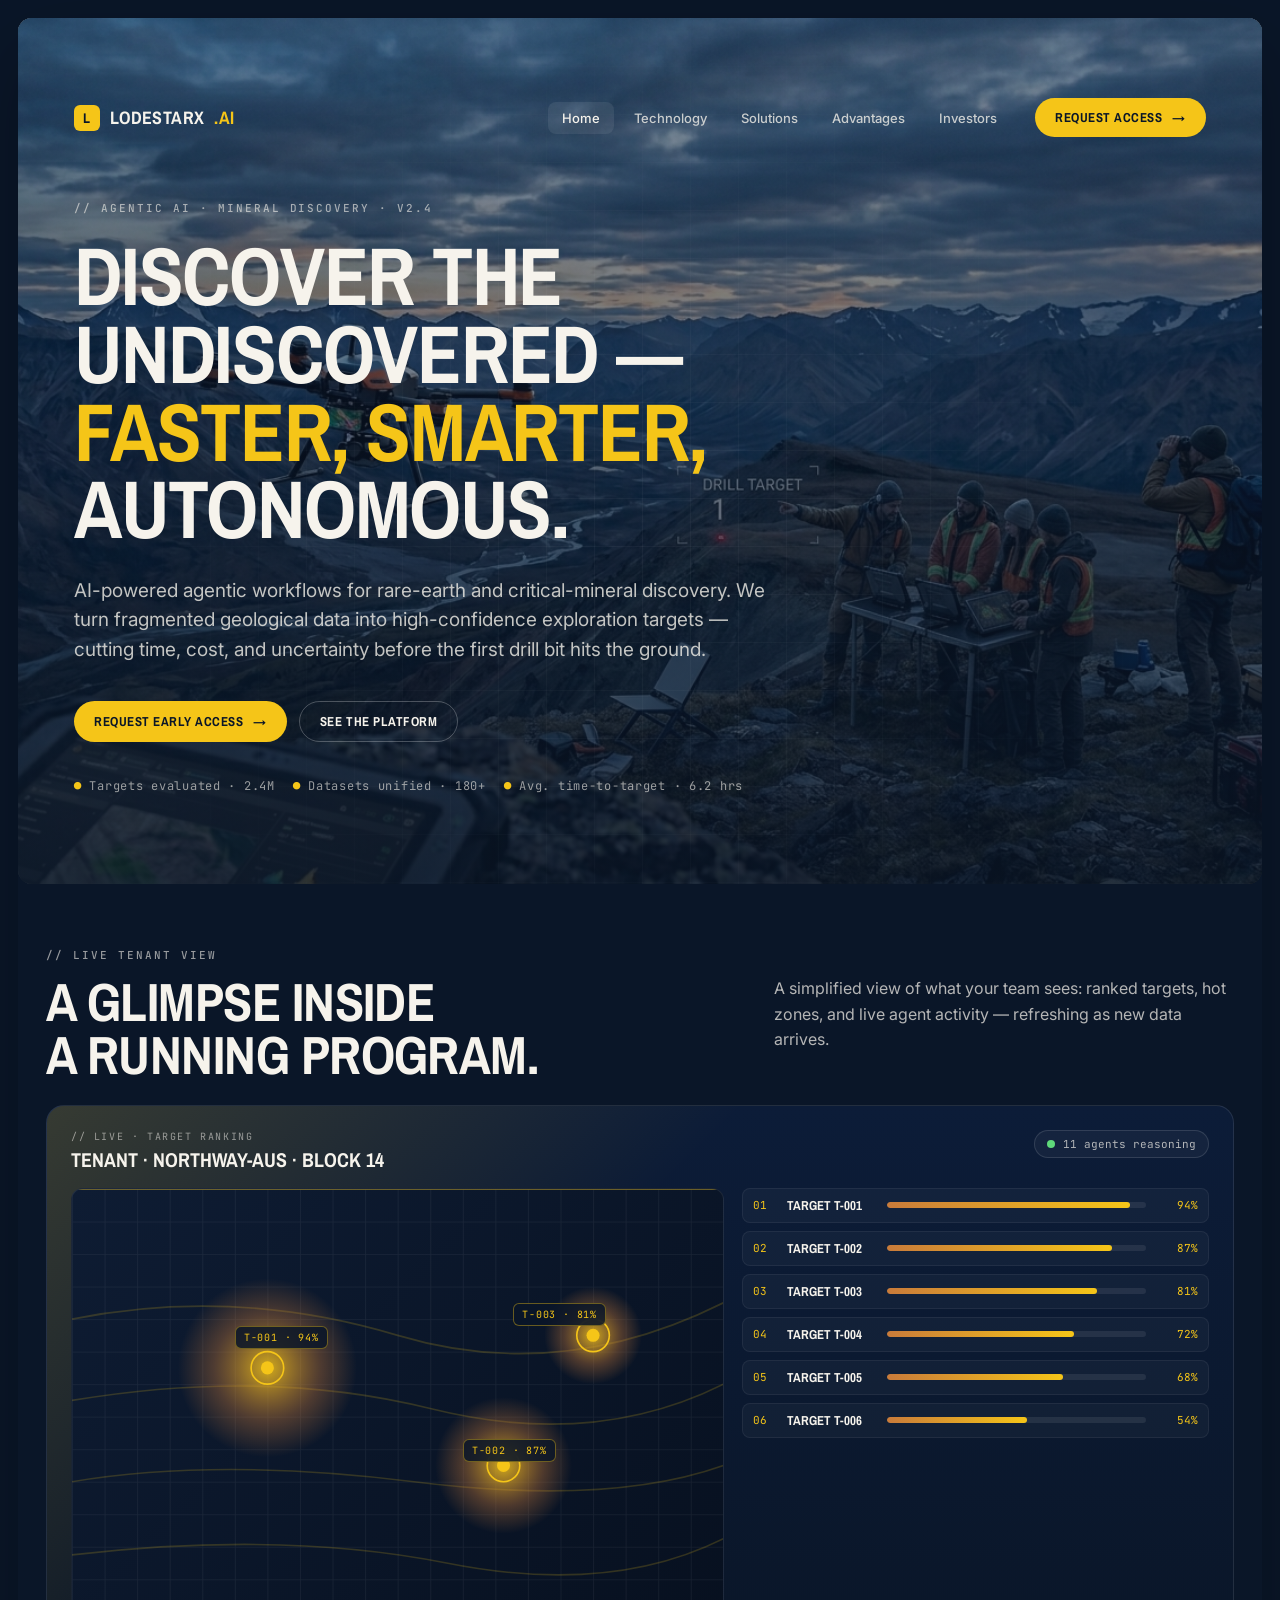
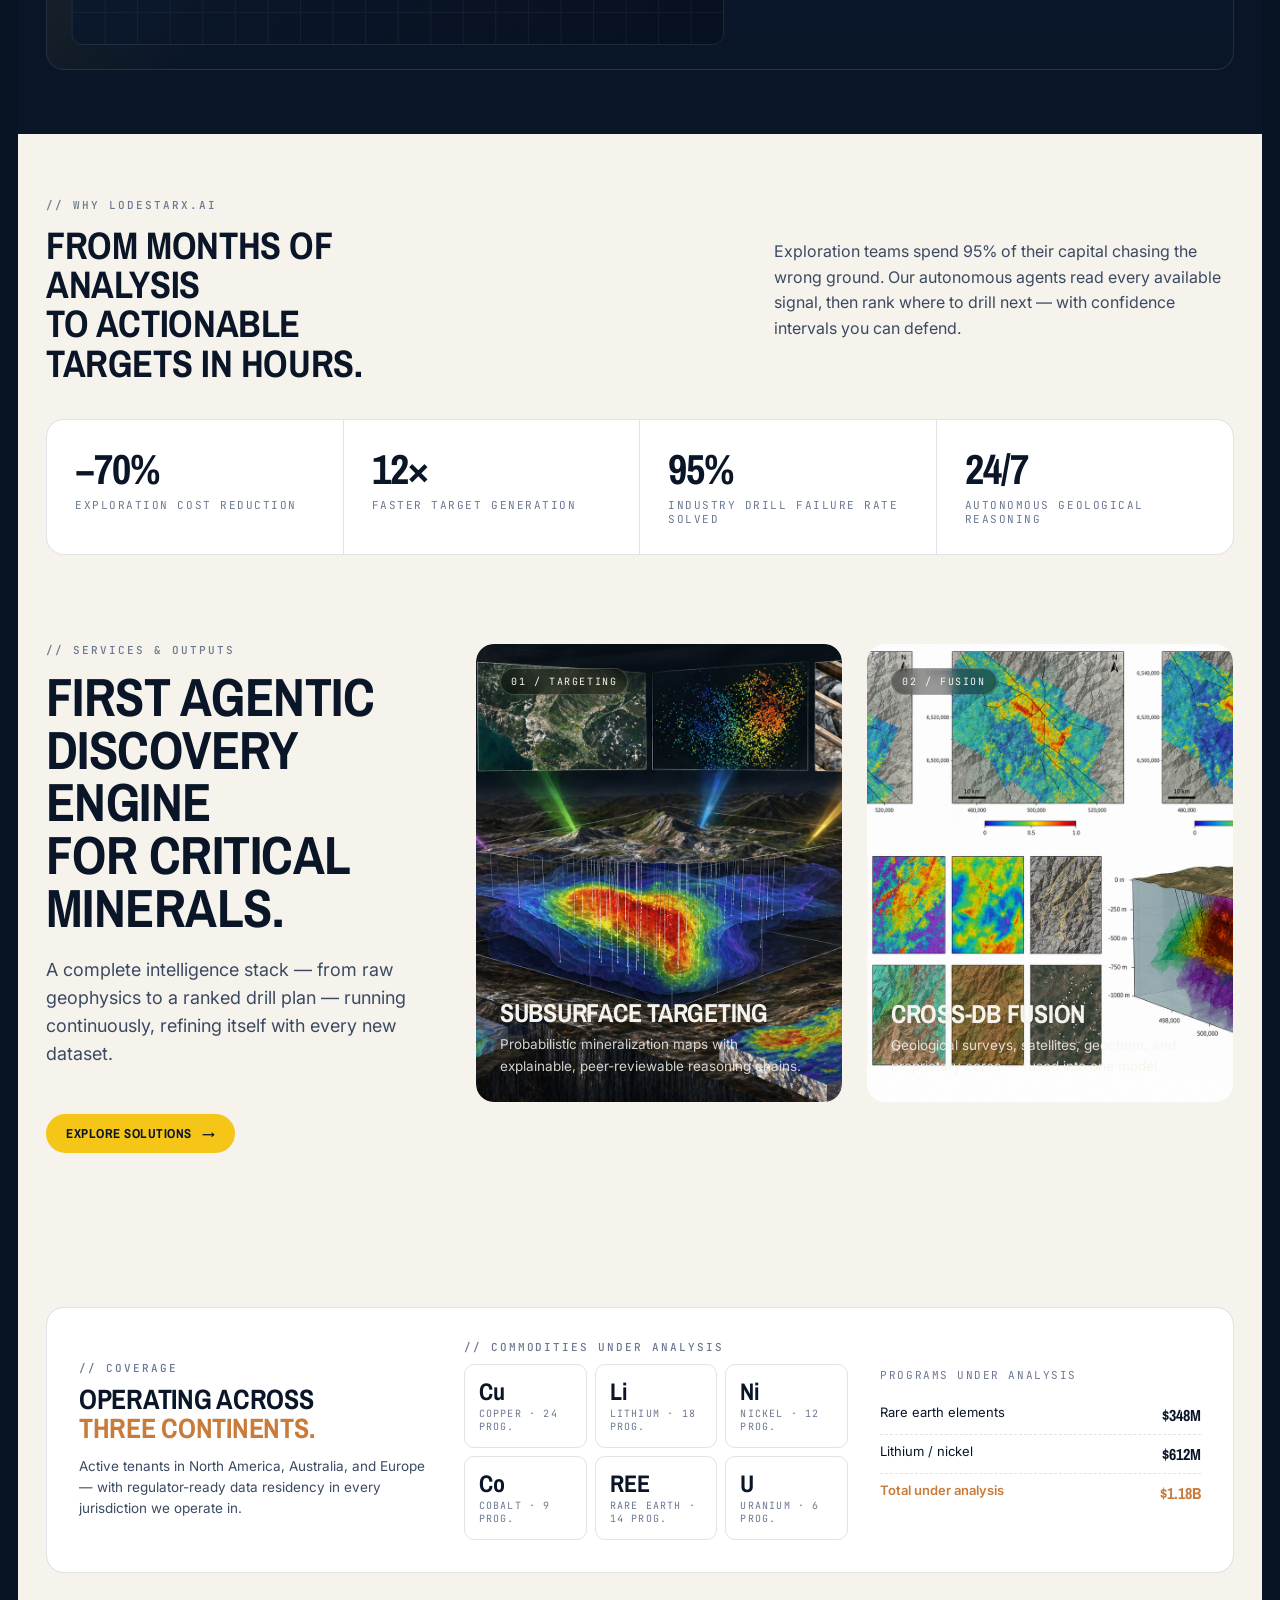
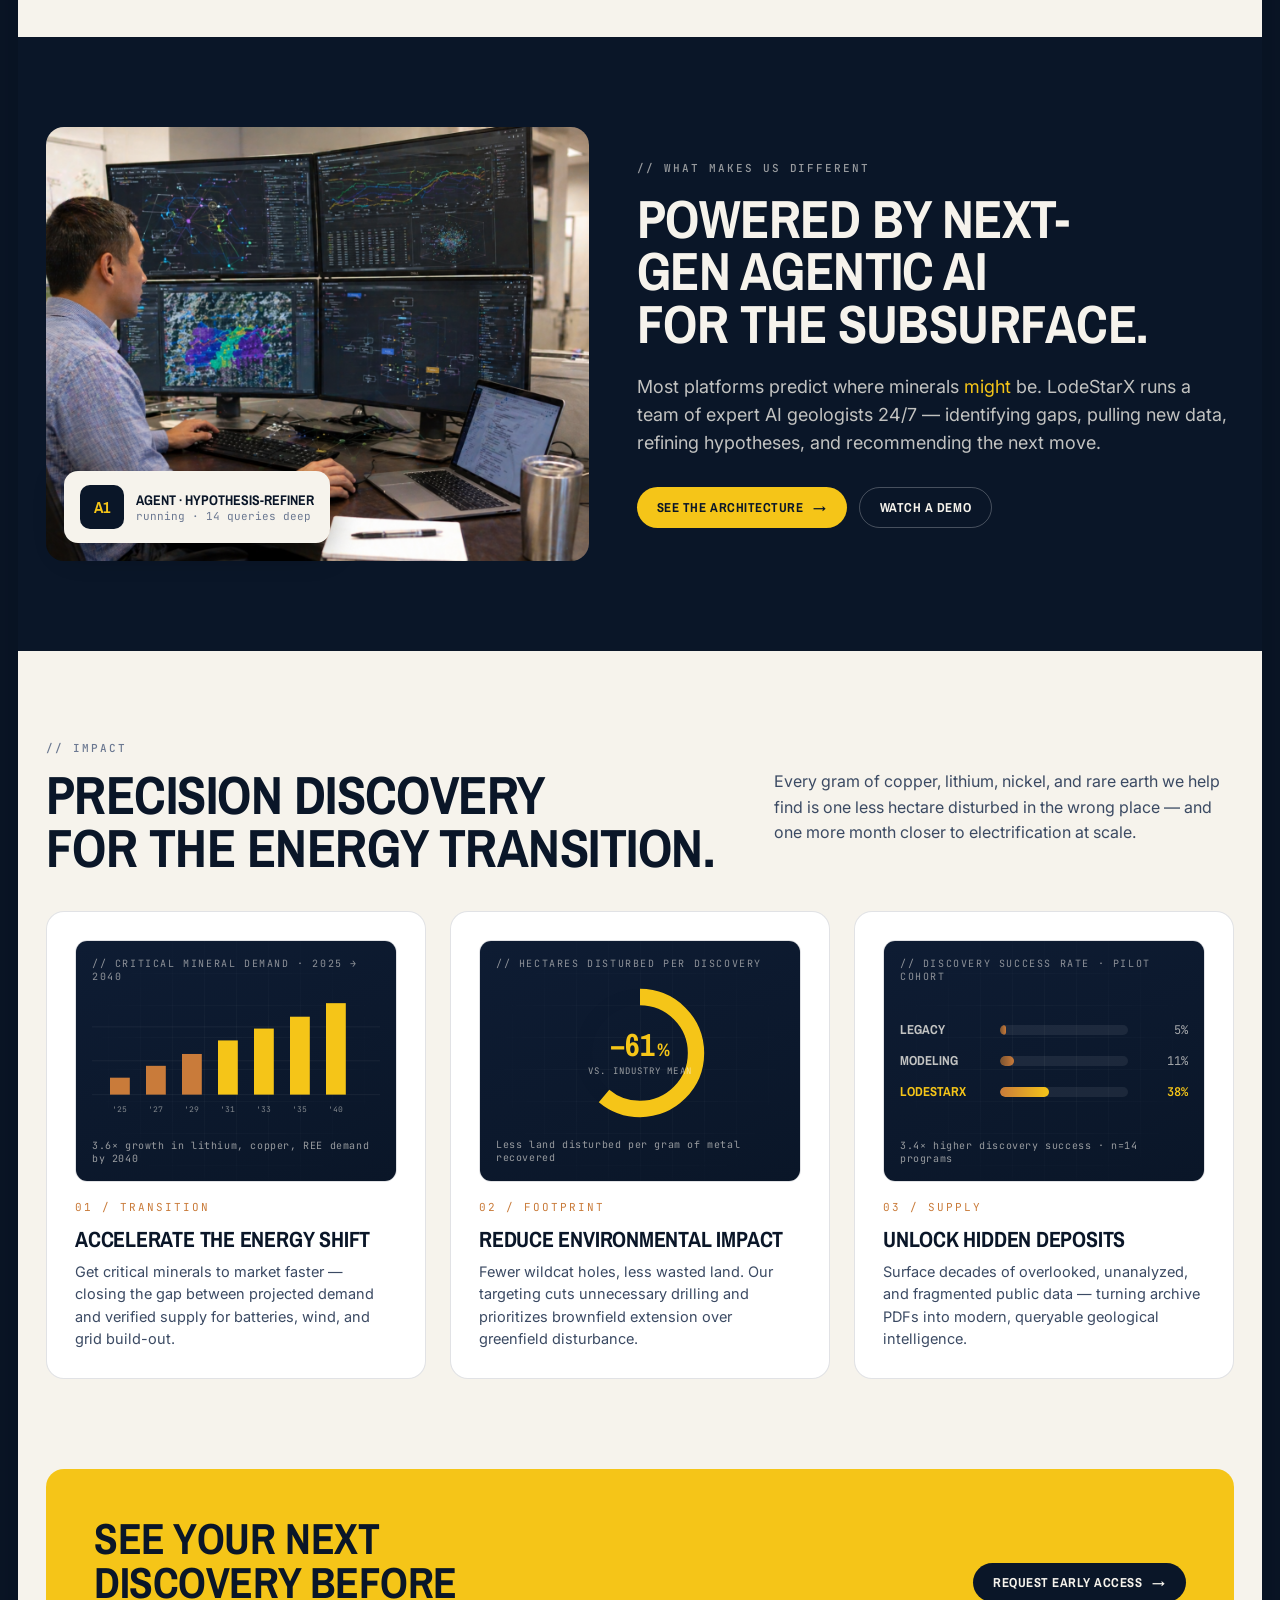
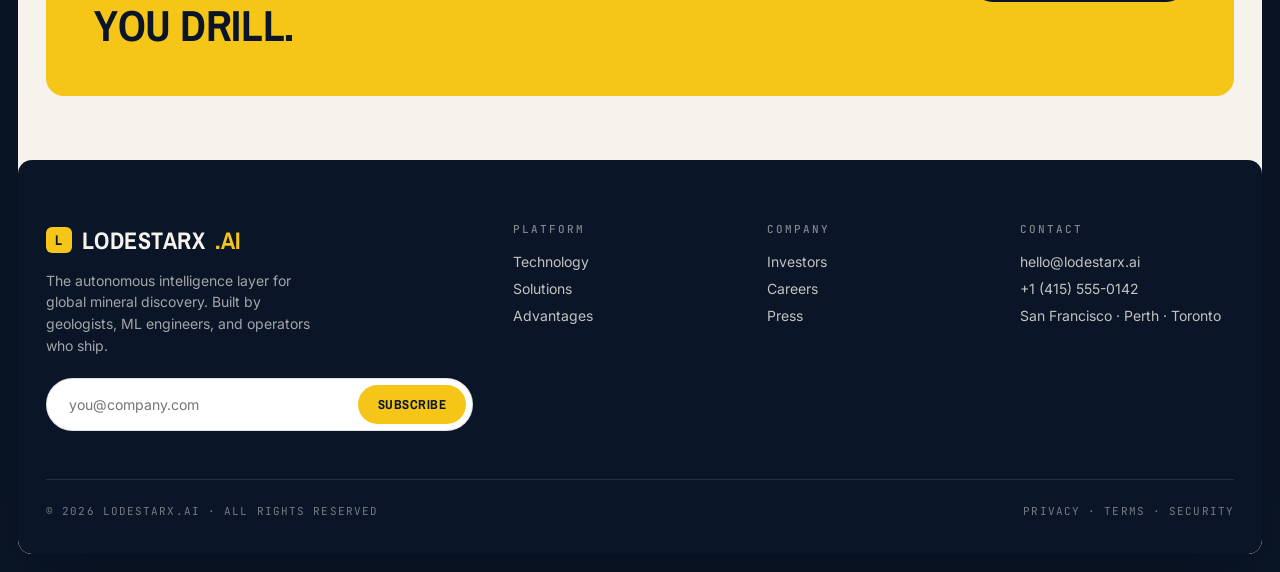
==== index.html @ 92e3c6bb "Initial commit: LodeStarX.ai landing page with hero image and feature cards" ====
<!doctype html>
<html lang="en">
<head>
<meta charset="utf-8" />
<meta name="viewport" content="width=device-width,initial-scale=1" />
<title>LodeStarX.ai — Discover the Undiscovered</title>
<style>
/* LodeStarX.ai — shared design system */

@import url('https://fonts.googleapis.com/css2?family=Archivo:wght@400;500;600;700;800;900&family=Archivo+Narrow:wght@500;600;700;800&family=Inter:wght@400;500;600;700&family=JetBrains+Mono:wght@400;500&display=swap');

:root{
  --navy:#0a1628;
  --navy-2:#0e1c33;
  --navy-3:#142547;
  --paper:#f6f3ec;
  --paper-2:#ece7d9;
  --ink:#0a1628;
  --ink-2:#3b4a63;
  --ink-3:#6b7891;
  --yellow:#f5c518;
  --yellow-2:#e9b400;
  --copper:#c97b3a;
  --copper-2:#a25e25;
  --line:rgba(255,255,255,0.10);
  --line-dark:rgba(10,22,40,0.12);
  --radius:18px;
}

*{box-sizing:border-box}
html,body{margin:0;padding:0}
body{
  font-family:'Inter',system-ui,sans-serif;
  background:var(--navy);
  color:var(--ink);
  -webkit-font-smoothing:antialiased;
  text-rendering:optimizeLegibility;
}
a{color:inherit;text-decoration:none}
img{max-width:100%;display:block}

/* ---------- Layout ---------- */
.shell{max-width:1280px;margin:0 auto;padding:0 28px}
.band{padding:90px 0}
.band-dark{background:var(--navy);color:var(--paper)}
.band-light{background:var(--paper);color:var(--ink)}
.band-tight{padding:64px 0}

/* outer page background — gives the navy "frame" look */
.page{
  background:var(--navy);
  padding:18px;
  min-height:100vh;
}
.page-inner{
  background:var(--paper);
  border-radius:14px;
  overflow:hidden;
  box-shadow:0 30px 80px rgba(0,0,0,0.25);
}

/* ---------- Type ---------- */
h1,h2,h3,h4{font-family:'Archivo Narrow','Archivo',sans-serif;margin:0;letter-spacing:-0.01em;line-height:1}
.display{
  font-family:'Archivo Narrow',sans-serif;
  font-weight:800;
  font-size:clamp(44px, 6.4vw, 92px);
  line-height:0.95;
  letter-spacing:-0.015em;
  text-transform:uppercase;
}
.display-md{
  font-family:'Archivo Narrow',sans-serif;
  font-weight:800;
  font-size:clamp(34px,4.2vw,58px);
  line-height:0.98;
  text-transform:uppercase;
  letter-spacing:-0.01em;
}
.h-section{
  font-family:'Archivo Narrow',sans-serif;
  font-weight:800;
  font-size:clamp(28px,3vw,42px);
  text-transform:uppercase;
  line-height:1.02;
}
.eyebrow{
  font-family:'JetBrains Mono',monospace;
  font-size:11px;
  letter-spacing:0.18em;
  text-transform:uppercase;
  font-weight:500;
  color:var(--ink-3);
}
.eyebrow-dark{color:rgba(246,243,236,0.6)}
.lead{font-size:18px;line-height:1.55;color:var(--ink-2);max-width:60ch}
.lead-dark{color:rgba(246,243,236,0.78)}
p{line-height:1.6}

/* ---------- Header / Nav ---------- */
.nav{
  display:flex;align-items:center;gap:24px;
  padding:18px 24px;
  background:var(--navy);
  color:var(--paper);
  border-radius:12px;
  margin:0 0 0 0;
}
.brand{
  display:flex;align-items:center;gap:10px;
  font-family:'Archivo Narrow',sans-serif;
  font-weight:800;
  letter-spacing:0.02em;
  font-size:18px;
  text-transform:uppercase;
  color:var(--paper);
}
.brand-mark{
  width:26px;height:26px;
  background:var(--yellow);
  display:grid;place-items:center;
  border-radius:6px;
  color:var(--navy);
  font-family:'Archivo Narrow',sans-serif;
  font-weight:900;
  font-size:14px;
}
.nav-links{
  display:flex;gap:6px;margin-left:auto;align-items:center;
  font-size:13px;
  font-weight:500;
}
.nav-links a{
  padding:8px 14px;border-radius:8px;
  color:rgba(246,243,236,0.78);
  transition:background .15s, color .15s;
}
.nav-links a:hover{background:rgba(255,255,255,0.06);color:var(--paper)}
.nav-links a.active{background:rgba(255,255,255,0.08);color:var(--paper)}

.btn{
  display:inline-flex;align-items:center;gap:10px;
  padding:11px 20px;
  border-radius:999px;
  font-family:'Archivo Narrow',sans-serif;
  font-weight:700;
  text-transform:uppercase;
  letter-spacing:0.04em;
  font-size:13px;
  transition:transform .15s, background .15s;
  cursor:pointer;border:none;
}
.btn-yellow{background:var(--yellow);color:var(--navy)}
.btn-yellow:hover{background:var(--yellow-2)}
.btn-outline{background:transparent;color:var(--paper);border:1px solid rgba(255,255,255,0.25)}
.btn-outline:hover{background:rgba(255,255,255,0.06)}
.btn-dark{background:var(--navy);color:var(--paper)}
.btn-dark:hover{background:var(--navy-3)}
.btn-arrow::after{
  content:"→";font-family:inherit;font-weight:600;
}

/* ---------- Hero ---------- */
.hero{
  position:relative;
  background:var(--navy);
  color:var(--paper);
  padding:0;
  overflow:hidden;
}
.hero-inner{
  position:relative;
  padding:80px 56px 90px;
  border-radius:0 0 14px 14px;
  overflow:hidden;
}
.hero-bg{
  position:absolute;inset:0;
  background:
    linear-gradient(to bottom, rgba(12, 28, 56, 0.4), rgba(10, 22, 40, 0.8)),
    url('Hero_image.png') center/cover no-repeat;
}
.hero-bg::after{
  content:"";position:absolute;inset:0;
  background-image:
    linear-gradient(rgba(255,255,255,0.04) 1px, transparent 1px),
    linear-gradient(90deg, rgba(255,255,255,0.04) 1px, transparent 1px);
  background-size:48px 48px;
  mask-image:radial-gradient(circle at 50% 60%, black, transparent 75%);
}
.hero-content{position:relative;max-width:920px}
.hero-meta{
  display:flex;gap:18px;flex-wrap:wrap;
  margin-top:36px;
  font-family:'JetBrains Mono',monospace;
  font-size:12px;
  color:rgba(246,243,236,0.6);
  letter-spacing:0.06em;
}
.hero-meta span::before{content:"●  ";color:var(--yellow)}

/* ---------- Cards ---------- */
.grid{display:grid;gap:24px}
.grid-2{grid-template-columns:repeat(2,1fr)}
.grid-3{grid-template-columns:repeat(3,1fr)}
.grid-4{grid-template-columns:repeat(4,1fr)}
@media(max-width:880px){
  .grid-2,.grid-3,.grid-4{grid-template-columns:1fr}
}

.card{
  background:white;
  border-radius:var(--radius);
  padding:28px;
  border:1px solid var(--line-dark);
}
.card-dark{
  background:var(--navy-2);
  border:1px solid var(--line);
  color:var(--paper);
}
.card-num{
  font-family:'JetBrains Mono',monospace;
  font-size:11px;letter-spacing:0.18em;
  color:var(--copper);
  margin-bottom:14px;
}
.card h3{
  font-family:'Archivo Narrow',sans-serif;
  font-weight:800;
  font-size:22px;
  text-transform:uppercase;
  margin-bottom:10px;
  line-height:1.05;
}
.card p{margin:0;color:var(--ink-2);font-size:14.5px;line-height:1.55}
.card-dark p{color:rgba(246,243,236,0.72)}

/* image-style hero feature card */
.feature-card{
  position:relative;
  border-radius:var(--radius);
  overflow:hidden;
  aspect-ratio:4/5;
  display:flex;flex-direction:column;justify-content:flex-end;
  padding:24px;
  color:var(--paper);
  border:1px solid var(--line);
  isolation:isolate;
}
.feature-card .ph{position:absolute;inset:0;z-index:-1}
.feature-card h3{
  font-family:'Archivo Narrow',sans-serif;font-weight:800;
  font-size:26px;text-transform:uppercase;line-height:1;margin:0 0 8px;
}
.feature-card p{margin:0;font-size:13.5px;color:rgba(246,243,236,0.85)}
.feature-card .pill{
  align-self:flex-start;
  font-family:'JetBrains Mono',monospace;
  font-size:10px;letter-spacing:0.16em;text-transform:uppercase;
  background:rgba(0,0,0,0.4);backdrop-filter:blur(6px);
  border:1px solid rgba(255,255,255,0.18);
  color:var(--paper);
  padding:6px 10px;border-radius:999px;
  margin-bottom:auto;
}

/* ---------- Striped placeholder imagery ---------- */
.ph{
  position:relative;
  background:
    repeating-linear-gradient(45deg, rgba(255,255,255,0.05) 0 14px, rgba(255,255,255,0.10) 14px 28px),
    linear-gradient(135deg, var(--navy-3), var(--navy));
  display:flex;align-items:center;justify-content:center;
  color:rgba(246,243,236,0.75);
  font-family:'JetBrains Mono',monospace;
  font-size:11px;letter-spacing:0.12em;
  text-transform:uppercase;
}
.ph-copper{
  background:
    repeating-linear-gradient(45deg, rgba(255,255,255,0.06) 0 14px, rgba(255,255,255,0.12) 14px 28px),
    linear-gradient(135deg, #b56a2c, #7a3f12);
  color:rgba(255,240,225,0.9);
}
.ph-yellow{
  background:
    repeating-linear-gradient(45deg, rgba(0,0,0,0.06) 0 14px, rgba(0,0,0,0.12) 14px 28px),
    linear-gradient(135deg, #f5c518, #d99e00);
  color:#3a2a00;
}
.ph-paper{
  background:
    repeating-linear-gradient(45deg, rgba(10,22,40,0.05) 0 14px, rgba(10,22,40,0.09) 14px 28px),
    linear-gradient(135deg, #ece7d9, #d9d2bf);
  color:var(--ink-2);
}
.ph-label{
  position:absolute;top:12px;left:12px;
  font-family:'JetBrains Mono',monospace;
  font-size:10px;letter-spacing:0.16em;text-transform:uppercase;
  background:rgba(0,0,0,0.35);
  padding:5px 9px;border-radius:6px;
  color:rgba(255,255,255,0.85);
  border:1px solid rgba(255,255,255,0.12);
}
.ph-paper .ph-label{
  background:rgba(10,22,40,0.08);color:var(--ink-2);border:1px solid rgba(10,22,40,0.1);
}
.ph-yellow .ph-label{
  background:rgba(0,0,0,0.18);color:#3a2a00;border:1px solid rgba(0,0,0,0.18);
}

/* ---------- Stats strip ---------- */
.stats{
  display:grid;grid-template-columns:repeat(4,1fr);
  gap:0;
  border:1px solid var(--line-dark);
  border-radius:var(--radius);
  background:white;overflow:hidden;
}
.stats > div{
  padding:28px;
  border-right:1px solid var(--line-dark);
}
.stats > div:last-child{border-right:none}
.stat-num{
  font-family:'Archivo Narrow',sans-serif;
  font-weight:800;
  font-size:42px;
  letter-spacing:-0.02em;
  line-height:1;
  margin-bottom:8px;
}
.stat-label{
  font-family:'JetBrains Mono',monospace;
  font-size:11px;
  letter-spacing:0.14em;
  text-transform:uppercase;
  color:var(--ink-3);
}
@media(max-width:880px){
  .stats{grid-template-columns:repeat(2,1fr)}
  .stats > div:nth-child(2){border-right:none}
  .stats > div:nth-child(1),.stats > div:nth-child(2){border-bottom:1px solid var(--line-dark)}
}

/* ---------- Footer ---------- */
.footer{
  background:var(--navy);
  color:var(--paper);
  padding:64px 0 36px;
  border-radius:14px;
  margin-top:0;
}
.footer-grid{
  display:grid;grid-template-columns:2fr 1fr 1fr 1fr;
  gap:40px;
  padding-bottom:48px;
  border-bottom:1px solid var(--line);
}
@media(max-width:880px){.footer-grid{grid-template-columns:1fr 1fr}}
.footer h4{
  font-family:'JetBrains Mono',monospace;
  font-size:11px;letter-spacing:0.18em;
  text-transform:uppercase;
  color:rgba(246,243,236,0.5);
  font-weight:500;
  margin-bottom:18px;
}
.footer ul{list-style:none;padding:0;margin:0}
.footer li{margin-bottom:10px;font-size:14px;color:rgba(246,243,236,0.78)}
.footer li a:hover{color:var(--yellow)}
.footer-brand .brand{font-size:24px}
.footer-brand p{
  color:rgba(246,243,236,0.65);
  font-size:14px;line-height:1.55;max-width:32ch;margin-top:14px;
}
.footer-bottom{
  display:flex;justify-content:space-between;align-items:center;
  padding-top:24px;
  font-family:'JetBrains Mono',monospace;
  font-size:11px;letter-spacing:0.1em;text-transform:uppercase;
  color:rgba(246,243,236,0.45);
}

/* ---------- CTA strip ---------- */
.cta-strip{
  background:var(--yellow);
  color:var(--navy);
  border-radius:var(--radius);
  padding:48px;
  display:flex;align-items:center;justify-content:space-between;gap:32px;
}
.cta-strip h3{
  font-family:'Archivo Narrow',sans-serif;font-weight:800;
  font-size:clamp(28px,3.4vw,46px);
  text-transform:uppercase;line-height:1;letter-spacing:-0.01em;
  max-width:22ch;
}
.cta-strip .btn{background:var(--navy);color:var(--paper)}
.cta-strip .btn:hover{background:var(--navy-3)}
@media(max-width:880px){.cta-strip{flex-direction:column;align-items:flex-start}}

/* ---------- Detail bits ---------- */
.kicker-row{
  display:flex;align-items:center;justify-content:space-between;
  margin-bottom:36px;gap:24px;flex-wrap:wrap;
}
.kicker-row .h-section{max-width:18ch}
.kicker-row p{max-width:46ch;margin:0;color:var(--ink-2)}

.list-clean{list-style:none;padding:0;margin:14px 0 0}
.list-clean li{
  padding:12px 0;border-top:1px solid var(--line-dark);
  display:flex;gap:14px;align-items:flex-start;
  font-size:15px;
}
.card-dark .list-clean li{border-top:1px solid var(--line)}
.list-clean li::before{
  content:"";flex:0 0 8px;height:8px;margin-top:8px;
  background:var(--yellow);border-radius:2px;
}

.tag{
  display:inline-block;
  font-family:'JetBrains Mono',monospace;
  font-size:10px;letter-spacing:0.14em;text-transform:uppercase;
  padding:5px 9px;border-radius:6px;
  background:rgba(10,22,40,0.06);color:var(--ink-2);
}
.card-dark .tag{background:rgba(255,255,255,0.08);color:var(--paper)}

/* numbered architecture rows */
.arch-row{
  display:grid;grid-template-columns:120px 1fr 1.2fr;
  gap:32px;align-items:start;
  padding:36px 0;border-top:1px solid var(--line);
}
.arch-row:last-child{border-bottom:1px solid var(--line)}
.arch-num{
  font-family:'Archivo Narrow',sans-serif;
  font-weight:800;font-size:64px;line-height:1;
  color:var(--yellow);
}
.arch-row h3{
  font-family:'Archivo Narrow',sans-serif;font-weight:800;
  font-size:28px;text-transform:uppercase;line-height:1;
  margin:0 0 10px;
}
.arch-row p{color:rgba(246,243,236,0.72);margin:0;font-size:15px}
.arch-bullets{display:grid;grid-template-columns:1fr 1fr;gap:8px 24px;margin-top:18px}
.arch-bullets span{
  font-family:'JetBrains Mono',monospace;font-size:12px;
  color:rgba(246,243,236,0.85);letter-spacing:0.04em;
  padding:8px 0;border-top:1px dashed rgba(255,255,255,0.12);
}
@media(max-width:880px){
  .arch-row{grid-template-columns:1fr}
  .arch-bullets{grid-template-columns:1fr}
}

/* big quote / pull */
.pull{
  font-family:'Archivo Narrow',sans-serif;
  font-weight:700;
  font-size:clamp(28px,3.2vw,44px);
  text-transform:uppercase;
  line-height:1.05;
  letter-spacing:-0.01em;
  max-width:24ch;
}
.pull em{font-style:normal;color:var(--yellow)}

/* signup row */
.signup{
  display:flex;gap:12px;background:white;border-radius:999px;padding:6px;
  border:1px solid var(--line-dark);max-width:520px;
}
.signup input{
  flex:1;border:none;outline:none;
  padding:10px 16px;font-family:inherit;font-size:14px;background:transparent;
}

/* logo bar */
.logo-bar{
  display:flex;justify-content:space-between;align-items:center;gap:24px;
  padding:28px 0;border-top:1px solid var(--line-dark);border-bottom:1px solid var(--line-dark);
  flex-wrap:wrap;
}
.logo-bar span{
  font-family:'Archivo Narrow',sans-serif;
  font-weight:700;text-transform:uppercase;letter-spacing:0.04em;
  font-size:15px;color:var(--ink-3);
}

/* table-style data rows */
.row-table{border-top:1px solid var(--line-dark)}
.row-table .row{
  display:grid;grid-template-columns:80px 1.2fr 2fr 100px;
  gap:24px;padding:24px 0;border-bottom:1px solid var(--line-dark);
  align-items:center;
}
.row-table .row .idx{
  font-family:'JetBrains Mono',monospace;font-size:12px;color:var(--ink-3);
}
.row-table .row h4{
  font-family:'Archivo Narrow',sans-serif;font-weight:800;
  font-size:20px;text-transform:uppercase;line-height:1.05;margin:0;
}
.row-table .row p{margin:0;color:var(--ink-2);font-size:14px;line-height:1.5}
.row-table .row .meta{
  font-family:'JetBrains Mono',monospace;font-size:11px;
  color:var(--copper);letter-spacing:0.1em;text-transform:uppercase;text-align:right;
}
@media(max-width:880px){
  .row-table .row{grid-template-columns:1fr;gap:6px}
  .row-table .row .meta{text-align:left}
}

/* LodeStarX.ai — animations + dashboards CSS */

/* ===== Reveal on scroll ===== */
.reveal{
  opacity:0;
  transform:translateY(18px);
  transition:opacity .8s ease, transform .8s cubic-bezier(.2,.7,.2,1);
  transition-delay:var(--rd, 0ms);
  will-change:opacity, transform;
}
.reveal.in-view{opacity:1;transform:none}
@media (prefers-reduced-motion: reduce){
  .reveal{opacity:1;transform:none;transition:none}
  .db-scan, .db-ring, .db-hot, .db-dot, .agent-status::before, .spark-line{animation:none !important}
}

/* hero subtle entrance */
.hero-content > *{animation:heroIn .9s ease both}
.hero-content > *:nth-child(2){animation-delay:.08s}
.hero-content > *:nth-child(3){animation-delay:.16s}
.hero-content > *:nth-child(4){animation-delay:.24s}
.hero-content > *:nth-child(5){animation-delay:.32s}
@keyframes heroIn{from{opacity:0;transform:translateY(14px)}to{opacity:1;transform:none}}

/* button hover lift */
.btn{transition:transform .18s ease, background .15s, box-shadow .2s}
.btn:hover{transform:translateY(-1px);box-shadow:0 6px 20px rgba(0,0,0,0.18)}

/* card hover */
.card{transition:transform .25s ease, box-shadow .25s ease, border-color .2s}
.card:hover{transform:translateY(-3px);box-shadow:0 14px 40px rgba(10,22,40,0.12)}
.card-dark:hover{box-shadow:0 14px 40px rgba(0,0,0,0.4)}

/* nav hover micro */
.nav-links a{position:relative}
.nav-links a:not(.active)::after{
  content:"";position:absolute;left:14px;right:14px;bottom:4px;height:2px;
  background:var(--yellow);transform:scaleX(0);transform-origin:left;transition:transform .25s ease;
}
.nav-links a:hover::after{transform:scaleX(1)}

/* hero grid drift */
.hero-bg::after{animation:gridDrift 28s linear infinite}
@keyframes gridDrift{
  from{background-position:0 0, 0 0}
  to{background-position:96px 96px, 96px 96px}
}

/* ===== Dashboard shell ===== */
.dashboard{
  background:linear-gradient(180deg, #0c1c38 0%, #0a1628 100%);
  border:1px solid rgba(255,255,255,0.10);
  border-radius:var(--radius);
  padding:24px;
  color:var(--paper);
  position:relative;
  overflow:hidden;
}
.dashboard::before{
  content:"";position:absolute;inset:-1px;border-radius:var(--radius);
  background:linear-gradient(135deg, rgba(245,197,24,0.18), transparent 40%);
  pointer-events:none;
}
.db-head{
  display:flex;justify-content:space-between;align-items:flex-start;
  margin-bottom:18px;gap:16px;flex-wrap:wrap;position:relative;
}
.db-eyebrow{
  font-family:'JetBrains Mono',monospace;font-size:10px;
  letter-spacing:0.16em;color:rgba(246,243,236,0.55);margin-bottom:6px;
}
.db-title{
  font-family:'Archivo Narrow',sans-serif;font-weight:800;
  font-size:20px;text-transform:uppercase;line-height:1.05;
}
.db-pulse{
  display:inline-flex;align-items:center;gap:8px;
  font-family:'JetBrains Mono',monospace;font-size:11px;
  color:rgba(246,243,236,0.7);
  padding:6px 12px;border:1px solid rgba(255,255,255,0.12);border-radius:999px;
  background:rgba(255,255,255,0.04);
}
.db-dot{
  width:8px;height:8px;border-radius:50%;background:#5fd97a;
  box-shadow:0 0 0 0 rgba(95,217,122,0.7);
  animation:pulseDot 1.6s ease-out infinite;
}
@keyframes pulseDot{
  0%{box-shadow:0 0 0 0 rgba(95,217,122,0.5)}
  70%{box-shadow:0 0 0 10px rgba(95,217,122,0)}
  100%{box-shadow:0 0 0 0 rgba(95,217,122,0)}
}

/* ===== Target dashboard ===== */
.db-grid{display:grid;grid-template-columns:1.4fr 1fr;gap:18px}
@media(max-width:880px){.db-grid{grid-template-columns:1fr}}
.db-map{
  position:relative;border-radius:12px;overflow:hidden;
  background:linear-gradient(135deg, #0e1c33, #07101f);
  border:1px solid rgba(255,255,255,0.08);
  aspect-ratio:10/7;
}
.db-svg{width:100%;height:100%;display:block}
.db-hot{animation:hotPulse 3.4s ease-in-out infinite}
.db-hot-2{animation-delay:.8s}
.db-hot-3{animation-delay:1.6s}
@keyframes hotPulse{0%,100%{opacity:.6}50%{opacity:1}}
.db-ring{animation:ringExpand 2.2s ease-out infinite;transform-origin:center;transform-box:fill-box}
.db-ring-2{animation-delay:.5s}
.db-ring-3{animation-delay:1s}
@keyframes ringExpand{
  0%{r:6;opacity:1;stroke-width:2}
  100%{r:24;opacity:0;stroke-width:0.5}
}
.db-scan{
  animation:scan 4s linear infinite;
}
@keyframes scan{0%{transform:translateY(0)}100%{transform:translateY(280px)}}
.db-tag{
  position:absolute;background:rgba(10,22,40,0.85);backdrop-filter:blur(6px);
  border:1px solid rgba(245,197,24,0.4);color:var(--yellow);
  font-family:'JetBrains Mono',monospace;font-size:10px;letter-spacing:0.08em;
  padding:4px 8px;border-radius:6px;
}
.db-tag-1{top:30%;left:25%}
.db-tag-2{top:55%;left:60%}
.db-tag-3{top:25%;right:18%}
.db-list{display:flex;flex-direction:column;gap:8px}
.db-row{
  display:grid;grid-template-columns:24px 90px 1fr 42px;
  align-items:center;gap:10px;
  padding:8px 10px;border-radius:8px;
  background:rgba(255,255,255,0.03);
  border:1px solid rgba(255,255,255,0.06);
  font-size:12px;
}
.db-rank{font-family:'JetBrains Mono',monospace;color:var(--yellow);font-size:11px}
.db-name{font-family:'Archivo Narrow',sans-serif;font-weight:700;text-transform:uppercase;font-size:13px}
.db-bar{height:6px;background:rgba(255,255,255,0.08);border-radius:3px;overflow:hidden}
.db-bar i{
  display:block;height:100%;width:0;background:linear-gradient(90deg,#c97b3a,#f5c518);
  border-radius:3px;animation:barFill 1.4s cubic-bezier(.2,.7,.2,1) forwards;
  --w:50%;
}
@keyframes barFill{to{width:var(--w)}}
.db-val{font-family:'JetBrains Mono',monospace;color:var(--yellow);font-size:11px;text-align:right}

/* ===== Agent dashboard ===== */
.agent-grid{
  display:grid;grid-template-columns:repeat(4,1fr);gap:8px;margin-bottom:18px;
}
@media(max-width:880px){.agent-grid{grid-template-columns:repeat(2,1fr)}}
.agent{
  background:rgba(255,255,255,0.03);
  border:1px solid rgba(255,255,255,0.07);
  padding:12px;border-radius:10px;
  display:flex;flex-direction:column;gap:6px;
}
.agent-name{
  font-family:'Archivo Narrow',sans-serif;font-weight:700;text-transform:uppercase;font-size:13px;
}
.agent-status{
  font-family:'JetBrains Mono',monospace;font-size:10px;letter-spacing:0.06em;
  display:inline-flex;align-items:center;gap:6px;
}
.agent-status::before{
  content:"";width:6px;height:6px;border-radius:50%;
}
.agent-on{color:#5fd97a}
.agent-on::before{background:#5fd97a;animation:pulseDot 1.6s infinite}
.agent-warn{color:#f5c518}
.agent-warn::before{background:#f5c518;animation:pulseDot 2.2s infinite}

.agent-stream{
  background:rgba(0,0,0,0.25);border:1px solid rgba(255,255,255,0.06);
  border-radius:10px;padding:14px;font-family:'JetBrains Mono',monospace;
  font-size:11px;line-height:1.7;color:rgba(246,243,236,0.7);
  max-height:140px;overflow:hidden;position:relative;
}
.agent-line{opacity:0;animation:lineIn .6s ease forwards}
.agent-line:nth-child(1){animation-delay:.0s}
.agent-line:nth-child(2){animation-delay:.4s}
.agent-line:nth-child(3){animation-delay:.8s}
.agent-line:nth-child(4){animation-delay:1.2s}
.agent-line:nth-child(5){animation-delay:1.6s}
@keyframes lineIn{from{opacity:0;transform:translateY(6px)}to{opacity:1;transform:none}}
.al-time{color:rgba(246,243,236,0.4)}
.al-tag{color:var(--yellow)}

/* ===== Fusion / spark dashboard ===== */
.spark-row{margin-bottom:18px}
.spark{width:100%;height:160px;display:block}
.spark-line{
  stroke-dasharray:1500;stroke-dashoffset:1500;
  animation:drawLine 2s ease-out forwards;
}
@keyframes drawLine{to{stroke-dashoffset:0}}
.spark-fill{opacity:0;animation:fadeIn 1s 1.2s ease forwards}
@keyframes fadeIn{to{opacity:1}}
.spark-stats{
  display:grid;grid-template-columns:repeat(4,1fr);gap:8px;
}
@media(max-width:880px){.spark-stats{grid-template-columns:repeat(2,1fr)}}
.spark-stats > div{
  padding:14px;background:rgba(255,255,255,0.03);
  border:1px solid rgba(255,255,255,0.07);border-radius:10px;
}
.spark-num{
  font-family:'Archivo Narrow',sans-serif;font-weight:800;font-size:28px;line-height:1;
  color:var(--yellow);margin-bottom:4px;
}
.spark-label{
  font-family:'JetBrains Mono',monospace;font-size:10px;letter-spacing:0.14em;
  text-transform:uppercase;color:rgba(246,243,236,0.6);
}

/* LodeStarX.ai — chart styles */
.chart-shell{
  width:100%;height:100%;
  background:linear-gradient(160deg, var(--navy-2), var(--navy));
  padding:16px;display:flex;flex-direction:column;gap:10px;
  color:var(--paper);font-family:'Inter',sans-serif;
  position:relative;overflow:hidden;
}
.chart-shell::before{
  content:"";position:absolute;inset:0;
  background-image:linear-gradient(rgba(255,255,255,0.04) 1px, transparent 1px),
                   linear-gradient(90deg, rgba(255,255,255,0.04) 1px, transparent 1px);
  background-size:32px 32px;mask-image:radial-gradient(circle at 50% 50%, black, transparent 80%);
  pointer-events:none;
}
.chart-shell > *{position:relative}
.chart-eyebrow{
  font-family:'JetBrains Mono',monospace;font-size:10px;
  letter-spacing:0.16em;color:rgba(246,243,236,0.55);
}
.chart-foot{
  font-family:'JetBrains Mono',monospace;font-size:10px;
  letter-spacing:0.06em;color:rgba(246,243,236,0.6);margin-top:auto;
}
/* discovery bars */
.chart-bars{display:flex;flex-direction:column;gap:14px;flex:1;justify-content:center}
.cb{display:grid;grid-template-columns:90px 1fr 50px;gap:10px;align-items:center}
.cb-label{
  font-family:'Archivo Narrow',sans-serif;font-weight:700;
  text-transform:uppercase;font-size:13px;color:rgba(246,243,236,0.78);
}
.cb-label.cb-hl{color:var(--yellow)}
.cb-track{height:10px;background:rgba(255,255,255,0.07);border-radius:5px;overflow:hidden}
.cb-fill{
  display:block;height:100%;width:0;
  background:linear-gradient(90deg,#7a5230,#c97b3a);
  border-radius:5px;animation:cbGrow 1.4s cubic-bezier(.2,.7,.2,1) forwards;--w:50%;
}
.cb-fill-hl{background:linear-gradient(90deg,#c97b3a,#f5c518)}
@keyframes cbGrow{to{width:var(--w)}}
.cb-val{
  font-family:'JetBrains Mono',monospace;font-size:12px;
  color:rgba(246,243,236,0.65);text-align:right;
}
.cb-val-hl{color:var(--yellow);font-weight:600}
/* cost lines */
.cost-svg, .market-svg{width:100%;height:160px;display:block;flex:1}
.cost-line-a, .cost-line-b{
  stroke-dasharray:600;stroke-dashoffset:600;
  animation:drawL 1.8s ease-out forwards;
}
.cost-line-b{animation-delay:.4s}
.cost-fill{opacity:0;animation:fadeIn .8s 1.2s ease forwards}
@keyframes drawL{to{stroke-dashoffset:0}}
.chart-legend{
  display:flex;gap:18px;font-family:'JetBrains Mono',monospace;font-size:10px;
  color:rgba(246,243,236,0.7);letter-spacing:0.06em;
}
.chart-legend i{
  display:inline-block;width:10px;height:3px;margin-right:6px;vertical-align:middle;border-radius:2px;
}
/* donut */
.donut-wrap{position:relative;width:140px;height:140px;align-self:center;margin:auto}
.donut{width:100%;height:100%}
.donut-arc{
  animation:donutFill 1.6s cubic-bezier(.2,.7,.2,1) forwards;
}
@keyframes donutFill{to{stroke-dashoffset:117.6}} /* 61% of 301.6 */
.donut-center{
  position:absolute;inset:0;display:flex;flex-direction:column;align-items:center;justify-content:center;text-align:center;
}
.donut-num{
  font-family:'Archivo Narrow',sans-serif;font-weight:800;font-size:32px;color:var(--yellow);line-height:1;
}
.donut-num span{font-size:18px;margin-left:2px}
.donut-label{
  font-family:'JetBrains Mono',monospace;font-size:9px;letter-spacing:0.12em;
  text-transform:uppercase;color:rgba(246,243,236,0.6);margin-top:4px;
}
/* market bars handled inline via JS */

</style>
</head>
<body>
<div class="page">
<div class="page-inner">

<!-- ========== HERO ========== -->
<section class="hero">
  <div class="hero-inner">
    <div class="hero-bg"></div>

    <!-- Nav lives inside hero block -->
    <nav class="nav" style="background:transparent;padding:0 0 64px;border-radius:0;position:relative;z-index:1;">
      <div class="brand"><span class="brand-mark">L</span> LodeStarX<span style="color:var(--yellow)">.ai</span></div>
      <div class="nav-links">
        <a href="index.html" class="active">Home</a>
        <a href="technology.html">Technology</a>
        <a href="solutions.html">Solutions</a>
        <a href="advantages.html">Advantages</a>
        <a href="investors.html">Investors</a>
      </div>
      <a class="btn btn-yellow btn-arrow" href="#cta">Request Access</a>
    </nav>

    <div class="hero-content">
      <div class="eyebrow eyebrow-dark" style="margin-bottom:22px">// Agentic AI · Mineral Discovery · v2.4</div>
      <h1 class="display">
        Discover the<br/>
        Undiscovered —<br/>
        <span style="color:var(--yellow)">faster, smarter,</span><br/>
        autonomous.
      </h1>
      <p class="lead lead-dark" style="margin-top:28px;font-size:19px;max-width:58ch">
        AI-powered agentic workflows for rare-earth and critical-mineral discovery.
        We turn fragmented geological data into high-confidence exploration targets —
        cutting time, cost, and uncertainty before the first drill bit hits the ground.
      </p>
      <div style="display:flex;gap:12px;margin-top:36px;flex-wrap:wrap">
        <a class="btn btn-yellow btn-arrow" href="#cta">Request Early Access</a>
        <a class="btn btn-outline" href="technology.html">See the Platform</a>
      </div>
      <div class="hero-meta">
        <span>Targets evaluated · 2.4M</span>
        <span>Datasets unified · 180+</span>
        <span>Avg. time-to-target · 6.2 hrs</span>
      </div>
    </div>
  </div>
</section>

<!-- ========== LIVE DASHBOARD ========== -->
<section class="band band-dark band-tight">
  <div class="shell">
    <div class="kicker-row" style="margin-bottom:24px">
      <div>
        <div class="eyebrow eyebrow-dark" style="margin-bottom:14px">// Live tenant view</div>
        <h2 class="display-md">A glimpse inside<br/>a running program.</h2>
      </div>
      <p style="color:rgba(246,243,236,0.72);max-width:46ch">A simplified view of what your team sees: ranked targets, hot zones, and live agent activity — refreshing as new data arrives.</p>
    </div>
    <div class="dashboard" data-dash="targets"></div>
  </div>
</section>

<!-- ========== STATS BAND ========== -->
<section class="band band-light band-tight">
  <div class="shell">
    <div class="kicker-row">
      <div>
        <div class="eyebrow" style="margin-bottom:14px">// Why LodeStarX.ai</div>
        <h2 class="h-section">From months of analysis<br/>to actionable targets in hours.</h2>
      </div>
      <p>Exploration teams spend 95% of their capital chasing the wrong ground. Our autonomous agents read every available signal, then rank where to drill next — with confidence intervals you can defend.</p>
    </div>

    <div class="stats">
      <div>
        <div class="stat-num">−70%</div>
        <div class="stat-label">Exploration cost reduction</div>
      </div>
      <div>
        <div class="stat-num">12×</div>
        <div class="stat-label">Faster target generation</div>
      </div>
      <div>
        <div class="stat-num">95%</div>
        <div class="stat-label">Industry drill failure rate solved</div>
      </div>
      <div>
        <div class="stat-num">24/7</div>
        <div class="stat-label">Autonomous geological reasoning</div>
      </div>
    </div>
  </div>
</section>

<!-- ========== TWO FEATURE CARDS (mirrors reference) ========== -->
<section class="band band-light" style="padding-top:24px">
  <div class="shell">
    <div class="grid grid-3" style="grid-template-columns:1.1fr 1fr 1fr;align-items:start;gap:24px">
      <div style="display:flex;flex-direction:column;justify-content:space-between;padding-right:20px">
        <div>
          <div class="eyebrow" style="margin-bottom:14px">// Services & Outputs</div>
          <h2 class="display-md">First Agentic<br/>Discovery Engine<br/>for Critical Minerals.</h2>
          <p class="lead" style="margin-top:22px">A complete intelligence stack — from raw geophysics to a ranked drill plan — running continuously, refining itself with every new dataset.</p>
        </div>
        <a class="btn btn-yellow btn-arrow" href="solutions.html" style="align-self:flex-start;margin-top:28px">Explore Solutions</a>
      </div>

      <div class="feature-card">
        <img src="IMG%20%C2%B7%20CORE-SAMPLE-STACK.png" alt="Subsurface Targeting – Core Sample Stack" style="position:absolute;inset:0;width:100%;height:100%;object-fit:cover;z-index:0;border-radius:var(--radius)" />
        <div style="position:relative;z-index:1;display:flex;flex-direction:column;height:100%">
          <span class="pill">01 / Targeting</span>
          <div style="margin-top:auto">
            <h3>Subsurface Targeting</h3>
            <p>Probabilistic mineralization maps with explainable, peer-reviewable reasoning chains.</p>
          </div>
        </div>
      </div>

      <div class="feature-card">
        <img src="IMG%20%C2%B7%20SATELLITE-OVERLAY.png" alt="Cross-DB Fusion – Satellite Overlay" style="position:absolute;inset:0;width:100%;height:100%;object-fit:cover;z-index:0;border-radius:var(--radius)" />
        <div style="position:relative;z-index:1;display:flex;flex-direction:column;height:100%">
          <span class="pill">02 / Fusion</span>
          <div style="margin-top:auto">
            <h3>Cross-DB Fusion</h3>
            <p>Geological surveys, satellites, geochem, and proprietary cores — fused into one model.</p>
          </div>
        </div>
      </div>
    </div>
  </div>
</section>

<!-- ========== COVERAGE / FOOTPRINT STRIP ========== -->
<section class="band band-light band-tight">
  <div class="shell">
    <div style="background:white;border:1px solid var(--line-dark);border-radius:var(--radius);padding:32px;display:grid;grid-template-columns:1.1fr 1.2fr 1fr;gap:32px;align-items:center">
      <div>
        <div class="eyebrow" style="margin-bottom:10px">// Coverage</div>
        <h3 style="font-family:'Archivo Narrow';font-weight:800;font-size:28px;text-transform:uppercase;line-height:1.02;margin:0">
          Operating across<br/><span style="color:var(--copper)">three continents.</span>
        </h3>
        <p style="font-size:13.5px;color:var(--ink-2);margin:14px 0 0;line-height:1.55">
          Active tenants in North America, Australia, and Europe — with regulator-ready
          data residency in every jurisdiction we operate in.
        </p>
      </div>

      <div>
        <div class="eyebrow" style="margin-bottom:10px">// Commodities under analysis</div>
        <div style="display:grid;grid-template-columns:repeat(3,1fr);gap:8px">
          <div style="padding:14px;border:1px solid var(--line-dark);border-radius:10px">
            <div style="font-family:'Archivo Narrow';font-weight:800;font-size:24px;line-height:1">Cu</div>
            <div style="font-family:'JetBrains Mono';font-size:10px;letter-spacing:0.12em;text-transform:uppercase;color:var(--ink-3);margin-top:4px">Copper · 24 prog.</div>
          </div>
          <div style="padding:14px;border:1px solid var(--line-dark);border-radius:10px">
            <div style="font-family:'Archivo Narrow';font-weight:800;font-size:24px;line-height:1">Li</div>
            <div style="font-family:'JetBrains Mono';font-size:10px;letter-spacing:0.12em;text-transform:uppercase;color:var(--ink-3);margin-top:4px">Lithium · 18 prog.</div>
          </div>
          <div style="padding:14px;border:1px solid var(--line-dark);border-radius:10px">
            <div style="font-family:'Archivo Narrow';font-weight:800;font-size:24px;line-height:1">Ni</div>
            <div style="font-family:'JetBrains Mono';font-size:10px;letter-spacing:0.12em;text-transform:uppercase;color:var(--ink-3);margin-top:4px">Nickel · 12 prog.</div>
          </div>
          <div style="padding:14px;border:1px solid var(--line-dark);border-radius:10px">
            <div style="font-family:'Archivo Narrow';font-weight:800;font-size:24px;line-height:1">Co</div>
            <div style="font-family:'JetBrains Mono';font-size:10px;letter-spacing:0.12em;text-transform:uppercase;color:var(--ink-3);margin-top:4px">Cobalt · 9 prog.</div>
          </div>
          <div style="padding:14px;border:1px solid var(--line-dark);border-radius:10px">
            <div style="font-family:'Archivo Narrow';font-weight:800;font-size:24px;line-height:1">REE</div>
            <div style="font-family:'JetBrains Mono';font-size:10px;letter-spacing:0.12em;text-transform:uppercase;color:var(--ink-3);margin-top:4px">Rare earth · 14 prog.</div>
          </div>
          <div style="padding:14px;border:1px solid var(--line-dark);border-radius:10px">
            <div style="font-family:'Archivo Narrow';font-weight:800;font-size:24px;line-height:1">U</div>
            <div style="font-family:'JetBrains Mono';font-size:10px;letter-spacing:0.12em;text-transform:uppercase;color:var(--ink-3);margin-top:4px">Uranium · 6 prog.</div>
          </div>
        </div>
      </div>

      <div>
        <div style="font-family:'JetBrains Mono';font-size:11px;letter-spacing:0.14em;text-transform:uppercase;color:var(--ink-3);margin-bottom:14px">Programs under analysis</div>
        <div style="display:flex;justify-content:space-between;padding:8px 0;border-bottom:1px dashed var(--line-dark)">
          <span style="font-size:13px">Rare earth elements</span>
          <strong style="font-family:'Archivo Narrow';font-weight:800">$348M</strong>
        </div>
        <div style="display:flex;justify-content:space-between;padding:8px 0;border-bottom:1px dashed var(--line-dark)">
          <span style="font-size:13px">Lithium / nickel</span>
          <strong style="font-family:'Archivo Narrow';font-weight:800">$612M</strong>
        </div>
        <div style="display:flex;justify-content:space-between;padding:8px 0;color:var(--copper)">
          <span style="font-size:13px;font-weight:600">Total under analysis</span>
          <strong style="font-family:'Archivo Narrow';font-weight:800">$1.18B</strong>
        </div>
      </div>
    </div>
  </div>
</section>

<!-- ========== DARK BAND — DIFFERENTIATION ========== -->
<section class="band band-dark">
  <div class="shell">
    <div class="grid grid-2" style="grid-template-columns:1fr 1.1fr;align-items:center;gap:48px">
      <div style="position:relative">
        <img src="IMG%20%C2%B7%20AGENTIC-WORKFLOW-GRAPH.png" alt="Agentic AI Workflow Graph" style="aspect-ratio:5/4;border-radius:var(--radius);width:100%;object-fit:cover;display:block" />
        <div style="position:absolute;bottom:18px;left:18px;background:var(--paper);color:var(--ink);padding:14px 16px;border-radius:14px;display:flex;gap:12px;align-items:center;box-shadow:0 8px 30px rgba(0,0,0,0.3)">
          <div style="width:44px;height:44px;background:var(--navy);border-radius:10px;display:grid;place-items:center;color:var(--yellow);font-family:'Archivo Narrow';font-weight:900">A1</div>
          <div>
            <div style="font-family:'Archivo Narrow';font-weight:800;font-size:14px;text-transform:uppercase">Agent · Hypothesis-Refiner</div>
            <div style="font-size:11px;color:var(--ink-3);font-family:'JetBrains Mono'">running · 14 queries deep</div>
          </div>
        </div>
      </div>
      <div>
        <div class="eyebrow eyebrow-dark" style="margin-bottom:18px">// What makes us different</div>
        <h2 class="display-md">Powered by next-<br/>gen agentic AI<br/>for the subsurface.</h2>
        <p class="lead lead-dark" style="margin-top:22px">
          Most platforms predict where minerals <em style="color:var(--yellow);font-style:normal">might</em> be.
          LodeStarX runs a team of expert AI geologists 24/7 — identifying gaps,
          pulling new data, refining hypotheses, and recommending the next move.
        </p>
        <div style="display:flex;gap:12px;margin-top:30px;flex-wrap:wrap">
          <a class="btn btn-yellow btn-arrow" href="technology.html">See the Architecture</a>
          <a class="btn btn-outline" href="#">Watch a Demo</a>
        </div>
      </div>
    </div>
  </div>
</section>

<!-- ========== IMPACT GRID ========== -->
<section class="band band-light">
  <div class="shell">
    <div class="kicker-row">
      <div>
        <div class="eyebrow" style="margin-bottom:14px">// Impact</div>
        <h2 class="display-md">Precision discovery<br/>for the energy transition.</h2>
      </div>
      <p>Every gram of copper, lithium, nickel, and rare earth we help find is one less hectare disturbed in the wrong place — and one more month closer to electrification at scale.</p>
    </div>

    <div class="grid grid-3" style="margin-top:8px">
      <div class="card">
        <div data-chart="market" style="aspect-ratio:4/3;border-radius:12px;margin-bottom:18px;overflow:hidden;border:1px solid var(--line-dark)"></div>
        <div class="card-num">01 / TRANSITION</div>
        <h3>Accelerate the energy shift</h3>
        <p>Get critical minerals to market faster — closing the gap between projected demand and verified supply for batteries, wind, and grid build-out.</p>
      </div>
      <div class="card">
        <div data-chart="footprint" style="aspect-ratio:4/3;border-radius:12px;margin-bottom:18px;overflow:hidden;border:1px solid var(--line-dark)"></div>
        <div class="card-num">02 / FOOTPRINT</div>
        <h3>Reduce environmental impact</h3>
        <p>Fewer wildcat holes, less wasted land. Our targeting cuts unnecessary drilling and prioritizes brownfield extension over greenfield disturbance.</p>
      </div>
      <div class="card">
        <div data-chart="discovery" style="aspect-ratio:4/3;border-radius:12px;margin-bottom:18px;overflow:hidden;border:1px solid var(--line-dark)"></div>
        <div class="card-num">03 / SUPPLY</div>
        <h3>Unlock hidden deposits</h3>
        <p>Surface decades of overlooked, unanalyzed, and fragmented public data — turning archive PDFs into modern, queryable geological intelligence.</p>
      </div>
    </div>
  </div>
</section>

<!-- ========== CTA STRIP ========== -->
<section class="band band-light band-tight" id="cta" style="padding-top:0">
  <div class="shell">
    <div class="cta-strip">
      <h3>See your next discovery before you drill.</h3>
      <a class="btn btn-arrow" href="#">Request Early Access</a>
    </div>
  </div>
</section>

<!-- ========== FOOTER ========== -->
<footer class="footer">
  <div class="shell">
    <div class="footer-grid">
      <div class="footer-brand">
        <div class="brand"><span class="brand-mark">L</span> LodeStarX<span style="color:var(--yellow)">.ai</span></div>
        <p>The autonomous intelligence layer for global mineral discovery. Built by geologists, ML engineers, and operators who&nbsp;ship.</p>
        <div class="signup" style="margin-top:22px">
          <input placeholder="you@company.com" />
          <button class="btn btn-yellow">Subscribe</button>
        </div>
      </div>
      <div>
        <h4>Platform</h4>
        <ul>
          <li><a href="technology.html">Technology</a></li>
          <li><a href="solutions.html">Solutions</a></li>
          <li><a href="advantages.html">Advantages</a></li>
        </ul>
      </div>
      <div>
        <h4>Company</h4>
        <ul>
          <li><a href="investors.html">Investors</a></li>
          <li><a href="careers.html">Careers</a></li>
          <li><a href="press.html">Press</a></li>
        </ul>
      </div>
      <div>
        <h4>Contact</h4>
        <ul>
          <li>hello@lodestarx.ai</li>
          <li>+1 (415) 555-0142</li>
          <li>San Francisco · Perth · Toronto</li>
        </ul>
      </div>
    </div>
    <div class="footer-bottom">
      <span>© 2026 LodeStarX.ai · All rights reserved</span>
      <span>Privacy · Terms · Security</span>
    </div>
  </div>
</footer>

</div>
</div>
<script>
/* LodeStarX.ai — site-wide scroll animations + dashboards */
(function () {
  // ========= Scroll-triggered reveal =========
  const io = new IntersectionObserver((entries) => {
    entries.forEach((e) => {
      if (e.isIntersecting) {
        e.target.classList.add('in-view');
        io.unobserve(e.target);
      }
    });
  }, { threshold: 0.12, rootMargin: '0px 0px -8% 0px' });

  function arm() {
    const candidates = document.querySelectorAll(
      '.band .kicker-row, .band .stats, .band .grid, .band .row-table, .band .cta-strip, .arch-row, .feature-card, .pull, .hero-content > *'
    );
    candidates.forEach((el, i) => {
      el.classList.add('reveal');
      el.style.setProperty('--rd', (i % 6) * 60 + 'ms');
      io.observe(el);
    });
  }

  // ========= Animated number counters =========
  function animateCounters() {
    document.querySelectorAll('.stat-num').forEach((el) => {
      if (el.dataset.animated) return;
      const txt = el.textContent.trim();
      const m = txt.match(/^([^\d-]*)(-?[\d,.]+)(.*)$/);
      if (!m) return;
      const prefix = m[1], rawNum = m[2].replace(/,/g, ''), suffix = m[3];
      const target = parseFloat(rawNum);
      if (isNaN(target)) return;
      el.dataset.animated = '1';
      const numIO = new IntersectionObserver((entries) => {
        entries.forEach((e) => {
          if (!e.isIntersecting) return;
          numIO.unobserve(e.target);
          const dur = 1100;
          const start = performance.now();
          const decimals = (rawNum.split('.')[1] || '').length;
          function step(t) {
            const p = Math.min(1, (t - start) / dur);
            const eased = 1 - Math.pow(1 - p, 3);
            const v = target * eased;
            el.textContent = prefix + (decimals ? v.toFixed(decimals) : Math.round(v).toLocaleString()) + suffix;
            if (p < 1) requestAnimationFrame(step);
            else el.textContent = txt;
          }
          requestAnimationFrame(step);
        });
      }, { threshold: 0.5 });
      numIO.observe(el);
    });
  }

  // ========= Dashboards =========
  function buildTargetDashboard(host) {
    host.innerHTML = `
      <div class="db-head">
        <div>
          <div class="db-eyebrow">// LIVE · TARGET RANKING</div>
          <div class="db-title">Tenant · Northway-Aus · Block 14</div>
        </div>
        <div class="db-pulse"><span class="db-dot"></span> 11 agents reasoning</div>
      </div>
      <div class="db-grid">
        <div class="db-map">
          <svg viewBox="0 0 400 280" preserveAspectRatio="none" class="db-svg">
            <defs>
              <radialGradient id="hot" cx="50%" cy="50%" r="50%">
                <stop offset="0%" stop-color="#f5c518" stop-opacity="0.85"/>
                <stop offset="60%" stop-color="#c97b3a" stop-opacity="0.35"/>
                <stop offset="100%" stop-color="#c97b3a" stop-opacity="0"/>
              </radialGradient>
              <pattern id="grid" width="20" height="20" patternUnits="userSpaceOnUse">
                <path d="M 20 0 L 0 0 0 20" fill="none" stroke="rgba(255,255,255,0.06)" stroke-width="1"/>
              </pattern>
            </defs>
            <rect width="400" height="280" fill="url(#grid)"/>
            <!-- topo lines -->
            <g stroke="rgba(245,197,24,0.18)" fill="none" stroke-width="1">
              <path d="M0,80 Q100,60 200,90 T400,70"/>
              <path d="M0,130 Q120,110 220,135 T400,120"/>
              <path d="M0,180 Q90,165 210,180 T400,170"/>
              <path d="M0,225 Q130,210 230,230 T400,215"/>
            </g>
            <!-- hot zones -->
            <circle cx="120" cy="110" r="55" fill="url(#hot)" class="db-hot db-hot-1"/>
            <circle cx="265" cy="170" r="42" fill="url(#hot)" class="db-hot db-hot-2"/>
            <circle cx="320" cy="90" r="30" fill="url(#hot)" class="db-hot db-hot-3"/>
            <!-- target pins -->
            <g class="db-pins">
              <g transform="translate(120,110)"><circle r="4" fill="#f5c518"/><circle r="10" fill="none" stroke="#f5c518" class="db-ring"/></g>
              <g transform="translate(265,170)"><circle r="4" fill="#f5c518"/><circle r="10" fill="none" stroke="#f5c518" class="db-ring db-ring-2"/></g>
              <g transform="translate(320,90)"><circle r="4" fill="#f5c518"/><circle r="10" fill="none" stroke="#f5c518" class="db-ring db-ring-3"/></g>
            </g>
            <!-- scan line -->
            <line x1="0" x2="400" y1="0" y2="0" stroke="rgba(245,197,24,0.5)" stroke-width="1" class="db-scan"/>
          </svg>
          <div class="db-tag db-tag-1">T-001 · 94%</div>
          <div class="db-tag db-tag-2">T-002 · 87%</div>
          <div class="db-tag db-tag-3">T-003 · 81%</div>
        </div>
        <div class="db-list">
          <div class="db-row"><span class="db-rank">01</span><span class="db-name">Target T-001</span><div class="db-bar"><i style="--w:94%"></i></div><span class="db-val">94%</span></div>
          <div class="db-row"><span class="db-rank">02</span><span class="db-name">Target T-002</span><div class="db-bar"><i style="--w:87%"></i></div><span class="db-val">87%</span></div>
          <div class="db-row"><span class="db-rank">03</span><span class="db-name">Target T-003</span><div class="db-bar"><i style="--w:81%"></i></div><span class="db-val">81%</span></div>
          <div class="db-row"><span class="db-rank">04</span><span class="db-name">Target T-004</span><div class="db-bar"><i style="--w:72%"></i></div><span class="db-val">72%</span></div>
          <div class="db-row"><span class="db-rank">05</span><span class="db-name">Target T-005</span><div class="db-bar"><i style="--w:68%"></i></div><span class="db-val">68%</span></div>
          <div class="db-row"><span class="db-rank">06</span><span class="db-name">Target T-006</span><div class="db-bar"><i style="--w:54%"></i></div><span class="db-val">54%</span></div>
        </div>
      </div>
    `;
  }

  function buildAgentDashboard(host) {
    host.innerHTML = `
      <div class="db-head">
        <div>
          <div class="db-eyebrow">// AGENT FLEET · LIVE</div>
          <div class="db-title">11 specialized agents · 14,210 decisions today</div>
        </div>
        <div class="db-pulse"><span class="db-dot"></span> healthy</div>
      </div>
      <div class="agent-grid">
        <div class="agent"><span class="agent-name">Targeting</span><span class="agent-status agent-on">running · 2.4k</span></div>
        <div class="agent"><span class="agent-name">Fusion</span><span class="agent-status agent-on">running · 1.8k</span></div>
        <div class="agent"><span class="agent-name">Hypothesis</span><span class="agent-status agent-on">running · 980</span></div>
        <div class="agent"><span class="agent-name">QA / Verify</span><span class="agent-status agent-on">running · 1.1k</span></div>
        <div class="agent"><span class="agent-name">Risk Scoring</span><span class="agent-status agent-on">running · 740</span></div>
        <div class="agent"><span class="agent-name">ROI Modeler</span><span class="agent-status agent-warn">queued · 12</span></div>
        <div class="agent"><span class="agent-name">Reporting</span><span class="agent-status agent-on">running · 410</span></div>
        <div class="agent"><span class="agent-name">Data Scout</span><span class="agent-status agent-on">running · 2.0k</span></div>
      </div>
      <div class="agent-stream">
        <div class="agent-line"><span class="al-time">14:02:18</span> <span class="al-tag">[Targeting]</span> proposed T-007 · confidence 0.71 · awaiting fusion verify</div>
        <div class="agent-line"><span class="al-time">14:02:11</span> <span class="al-tag">[Fusion]</span> reconciled airborne mag + Sentinel-2 · district 14</div>
        <div class="agent-line"><span class="al-time">14:01:52</span> <span class="al-tag">[Hypothesis]</span> discarded scenario H-241 · evidence below threshold</div>
        <div class="agent-line"><span class="al-time">14:01:30</span> <span class="al-tag">[Data Scout]</span> ingested 3 USGS PDFs · 47 new occurrences extracted</div>
        <div class="agent-line"><span class="al-time">14:01:05</span> <span class="al-tag">[QA]</span> verified T-002 · cross-modal agreement 0.93</div>
      </div>
    `;
  }

  function buildFusionDashboard(host) {
    host.innerHTML = `
      <div class="db-head">
        <div>
          <div class="db-eyebrow">// DATA FUSION · 24H</div>
          <div class="db-title">Records reconciled across 180 sources</div>
        </div>
        <div class="db-pulse"><span class="db-dot"></span> 6.2hr median</div>
      </div>
      <div class="spark-row">
        <svg viewBox="0 0 600 160" class="spark" preserveAspectRatio="none">
          <defs>
            <linearGradient id="sg" x1="0" x2="0" y1="0" y2="1">
              <stop offset="0%" stop-color="#f5c518" stop-opacity="0.45"/>
              <stop offset="100%" stop-color="#f5c518" stop-opacity="0"/>
            </linearGradient>
          </defs>
          <path class="spark-fill" d="M0,120 L40,110 L80,118 L120,90 L160,95 L200,80 L240,72 L280,78 L320,55 L360,60 L400,42 L440,48 L480,30 L520,38 L560,22 L600,28 L600,160 L0,160 Z" fill="url(#sg)"/>
          <path class="spark-line" d="M0,120 L40,110 L80,118 L120,90 L160,95 L200,80 L240,72 L280,78 L320,55 L360,60 L400,42 L440,48 L480,30 L520,38 L560,22 L600,28" stroke="#f5c518" stroke-width="2" fill="none"/>
          <g class="spark-grid" stroke="rgba(255,255,255,0.06)">
            <line x1="0" x2="600" y1="40" y2="40"/>
            <line x1="0" x2="600" y1="80" y2="80"/>
            <line x1="0" x2="600" y1="120" y2="120"/>
          </g>
        </svg>
      </div>
      <div class="spark-stats">
        <div><div class="spark-num" data-target="184320">0</div><div class="spark-label">Records reconciled</div></div>
        <div><div class="spark-num" data-target="2840">0</div><div class="spark-label">Conflicts resolved</div></div>
        <div><div class="spark-num" data-target="47">0</div><div class="spark-label">New sources today</div></div>
        <div><div class="spark-num" data-target="99.2" data-decimals="1" data-suffix="%">0%</div><div class="spark-label">Schema match rate</div></div>
      </div>
    `;

    // animate the spark counters when visible
    const numIO = new IntersectionObserver((entries) => {
      entries.forEach((e) => {
        if (!e.isIntersecting) return;
        numIO.unobserve(e.target);
        const target = parseFloat(e.target.dataset.target);
        const decimals = parseInt(e.target.dataset.decimals || '0', 10);
        const suffix = e.target.dataset.suffix || '';
        const dur = 1400;
        const start = performance.now();
        function step(t) {
          const p = Math.min(1, (t - start) / dur);
          const eased = 1 - Math.pow(1 - p, 3);
          const v = target * eased;
          e.target.textContent = (decimals ? v.toFixed(decimals) : Math.round(v).toLocaleString()) + suffix;
          if (p < 1) requestAnimationFrame(step);
        }
        requestAnimationFrame(step);
      });
    }, { threshold: 0.4 });
    host.querySelectorAll('.spark-num').forEach((el) => numIO.observe(el));
  }

  function mountDashboards() {
    document.querySelectorAll('[data-dash="targets"]').forEach(buildTargetDashboard);
    document.querySelectorAll('[data-dash="agents"]').forEach(buildAgentDashboard);
    document.querySelectorAll('[data-dash="fusion"]').forEach(buildFusionDashboard);
  }

  if (document.readyState === 'loading') {
    document.addEventListener('DOMContentLoaded', () => { arm(); animateCounters(); mountDashboards(); });
  } else {
    arm(); animateCounters(); mountDashboards();
  }
})();

</script>
<script>
/* LodeStarX.ai — animated chart components, mounted via [data-chart] */
(function () {
  function buildDiscoveryChart(host) {
    // Bar chart comparing legacy vs LodeStarX discovery rate
    host.innerHTML = `
      <div class="chart-shell">
        <div class="chart-eyebrow">// DISCOVERY SUCCESS RATE · PILOT COHORT</div>
        <div class="chart-bars">
          <div class="cb"><div class="cb-label">Legacy</div><div class="cb-track"><i class="cb-fill" style="--w:5%"></i></div><div class="cb-val">5%</div></div>
          <div class="cb"><div class="cb-label">Modeling</div><div class="cb-track"><i class="cb-fill" style="--w:11%"></i></div><div class="cb-val">11%</div></div>
          <div class="cb"><div class="cb-label cb-hl">LodeStarX</div><div class="cb-track"><i class="cb-fill cb-fill-hl" style="--w:38%"></i></div><div class="cb-val cb-val-hl">38%</div></div>
        </div>
        <div class="chart-foot">3.4× higher discovery success · n=14 programs</div>
      </div>`;
  }
  function buildCostChart(host) {
    host.innerHTML = `
      <div class="chart-shell">
        <div class="chart-eyebrow">// CAPEX PER PROGRAM · NORMALIZED</div>
        <svg viewBox="0 0 320 160" class="cost-svg" preserveAspectRatio="none">
          <defs>
            <linearGradient id="cg" x1="0" x2="0" y1="0" y2="1">
              <stop offset="0%" stop-color="#f5c518" stop-opacity="0.5"/>
              <stop offset="100%" stop-color="#f5c518" stop-opacity="0"/>
            </linearGradient>
          </defs>
          <g class="cg-grid" stroke="rgba(10,22,40,0.06)">
            <line x1="0" x2="320" y1="40" y2="40"/>
            <line x1="0" x2="320" y1="80" y2="80"/>
            <line x1="0" x2="320" y1="120" y2="120"/>
          </g>
          <path class="cost-line-a" d="M0,40 L60,55 L120,52 L180,60 L240,58 L320,62" stroke="#c97b3a" stroke-width="2" fill="none"/>
          <path class="cost-fill" d="M0,40 L60,80 L120,95 L180,118 L240,128 L320,138 L320,160 L0,160 Z" fill="url(#cg)"/>
          <path class="cost-line-b" d="M0,40 L60,80 L120,95 L180,118 L240,128 L320,138" stroke="#f5c518" stroke-width="2.5" fill="none"/>
        </svg>
        <div class="chart-legend">
          <span><i style="background:#c97b3a"></i>Industry baseline</span>
          <span><i style="background:#f5c518"></i>LodeStarX customers</span>
        </div>
        <div class="chart-foot">−42% capital exposure · trailing 6 quarters</div>
      </div>`;
  }
  function buildFootprintChart(host) {
    host.innerHTML = `
      <div class="chart-shell">
        <div class="chart-eyebrow">// HECTARES DISTURBED PER DISCOVERY</div>
        <div class="donut-wrap">
          <svg viewBox="0 0 120 120" class="donut">
            <circle cx="60" cy="60" r="48" fill="none" stroke="rgba(10,22,40,0.08)" stroke-width="14"/>
            <circle cx="60" cy="60" r="48" fill="none" stroke="#f5c518" stroke-width="14"
              stroke-dasharray="301.6" stroke-dashoffset="301.6"
              transform="rotate(-90 60 60)" class="donut-arc"/>
          </svg>
          <div class="donut-center">
            <div class="donut-num">−61<span>%</span></div>
            <div class="donut-label">vs. industry mean</div>
          </div>
        </div>
        <div class="chart-foot">Less land disturbed per gram of metal recovered</div>
      </div>`;
  }
  function buildMarketChart(host) {
    host.innerHTML = `
      <div class="chart-shell">
        <div class="chart-eyebrow">// CRITICAL MINERAL DEMAND · 2025 → 2040</div>
        <svg viewBox="0 0 320 160" class="market-svg" preserveAspectRatio="none">
          <g class="cg-grid" stroke="rgba(255,255,255,0.06)">
            <line x1="0" x2="320" y1="40" y2="40"/>
            <line x1="0" x2="320" y1="80" y2="80"/>
            <line x1="0" x2="320" y1="120" y2="120"/>
          </g>
          <g class="bars">
            <rect x="20" y="120" width="22" height="0" fill="#c97b3a" data-h="20"/>
            <rect x="60" y="120" width="22" height="0" fill="#c97b3a" data-h="34"/>
            <rect x="100" y="120" width="22" height="0" fill="#c97b3a" data-h="48"/>
            <rect x="140" y="120" width="22" height="0" fill="#f5c518" data-h="64"/>
            <rect x="180" y="120" width="22" height="0" fill="#f5c518" data-h="78"/>
            <rect x="220" y="120" width="22" height="0" fill="#f5c518" data-h="92"/>
            <rect x="260" y="120" width="22" height="0" fill="#f5c518" data-h="108"/>
          </g>
          <g class="lbls" font-family="JetBrains Mono" font-size="9" fill="rgba(246,243,236,0.5)">
            <text x="31" y="140" text-anchor="middle">'25</text>
            <text x="71" y="140" text-anchor="middle">'27</text>
            <text x="111" y="140" text-anchor="middle">'29</text>
            <text x="151" y="140" text-anchor="middle">'31</text>
            <text x="191" y="140" text-anchor="middle">'33</text>
            <text x="231" y="140" text-anchor="middle">'35</text>
            <text x="271" y="140" text-anchor="middle">'40</text>
          </g>
        </svg>
        <div class="chart-foot">3.6× growth in lithium, copper, REE demand by 2040</div>
      </div>`;
    // animate bar heights
    const io = new IntersectionObserver((entries)=>{
      entries.forEach(e=>{
        if(!e.isIntersecting) return;
        io.unobserve(e.target);
        host.querySelectorAll('.bars rect').forEach((r,i)=>{
          const h = parseFloat(r.dataset.h);
          setTimeout(()=>{
            r.style.transition='all .8s cubic-bezier(.2,.7,.2,1)';
            r.setAttribute('height', h);
            r.setAttribute('y', 120 - h);
          }, i*90);
        });
      });
    },{threshold:0.4});
    io.observe(host);
  }
  function mount(){
    document.querySelectorAll('[data-chart="discovery"]').forEach(buildDiscoveryChart);
    document.querySelectorAll('[data-chart="cost"]').forEach(buildCostChart);
    document.querySelectorAll('[data-chart="footprint"]').forEach(buildFootprintChart);
    document.querySelectorAll('[data-chart="market"]').forEach(buildMarketChart);
  }
  if (document.readyState==='loading') document.addEventListener('DOMContentLoaded', mount);
  else mount();
})();

</script>
</body>
</html>
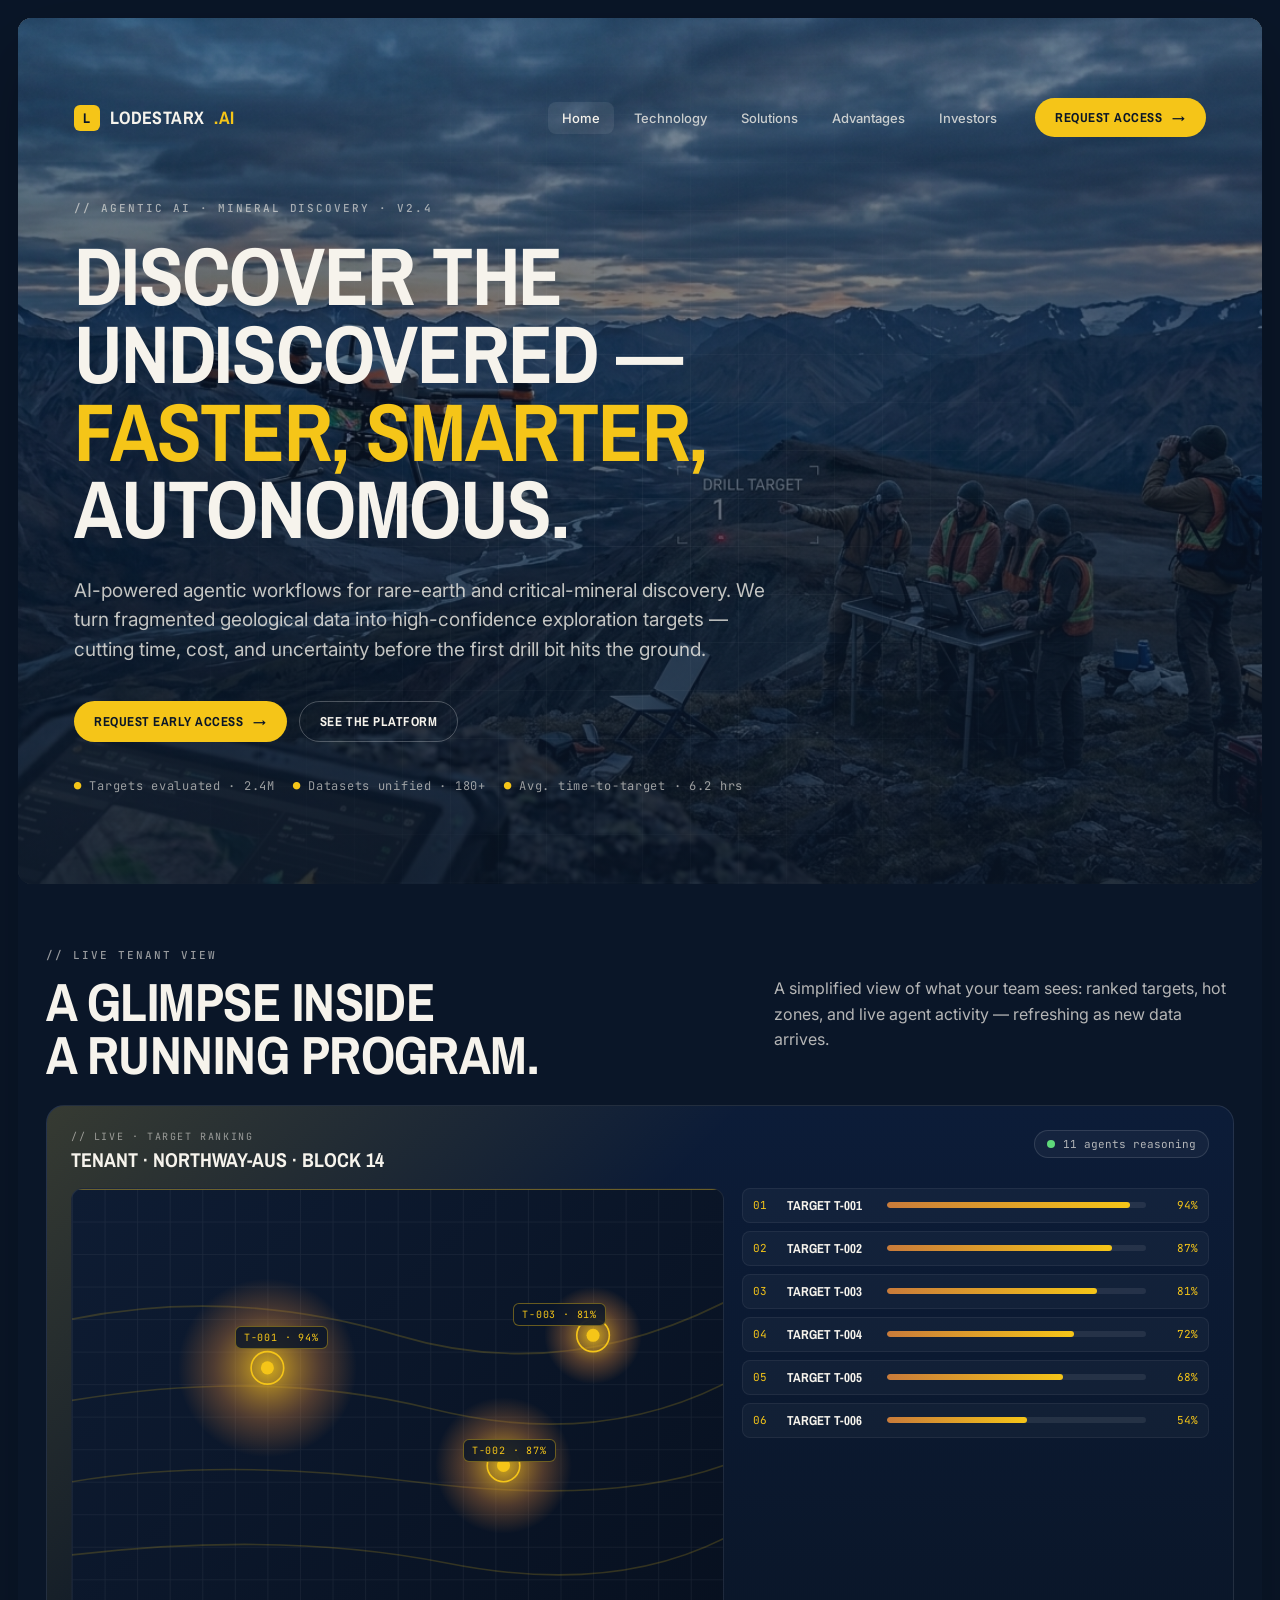
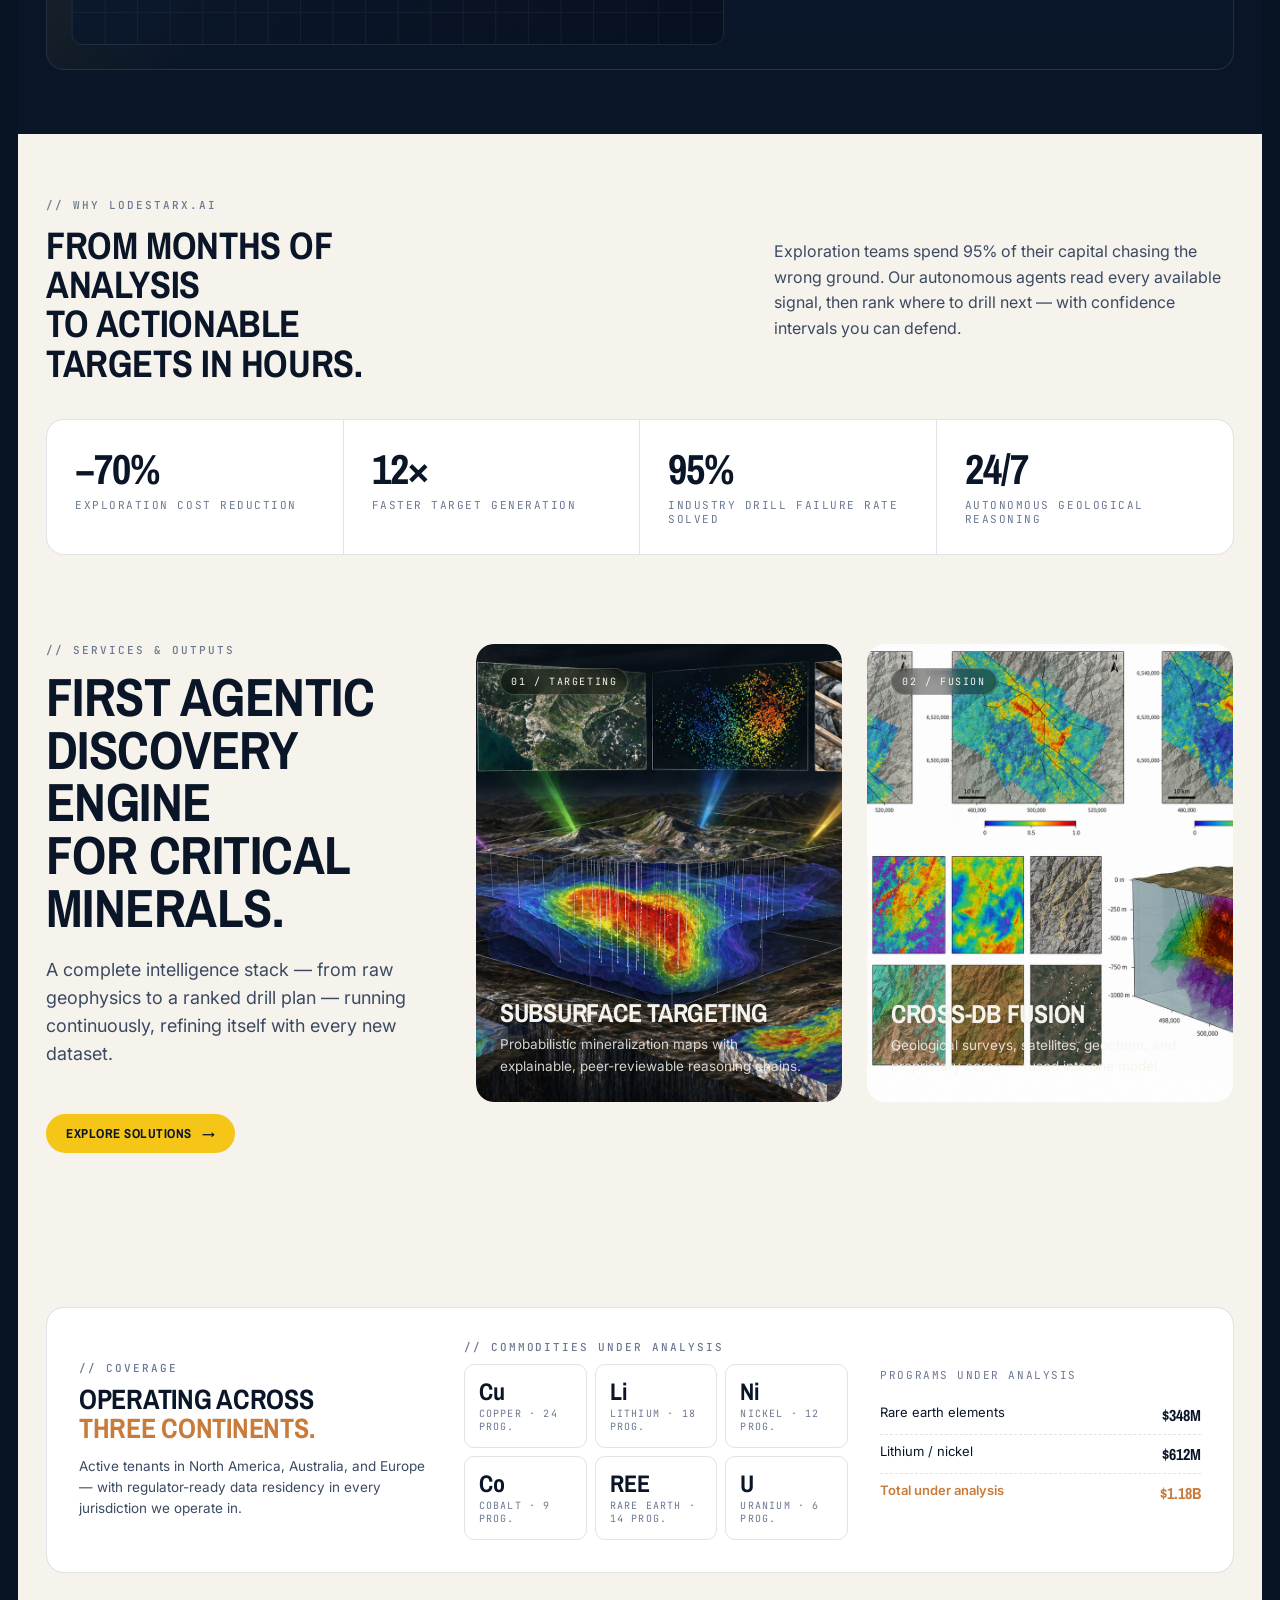
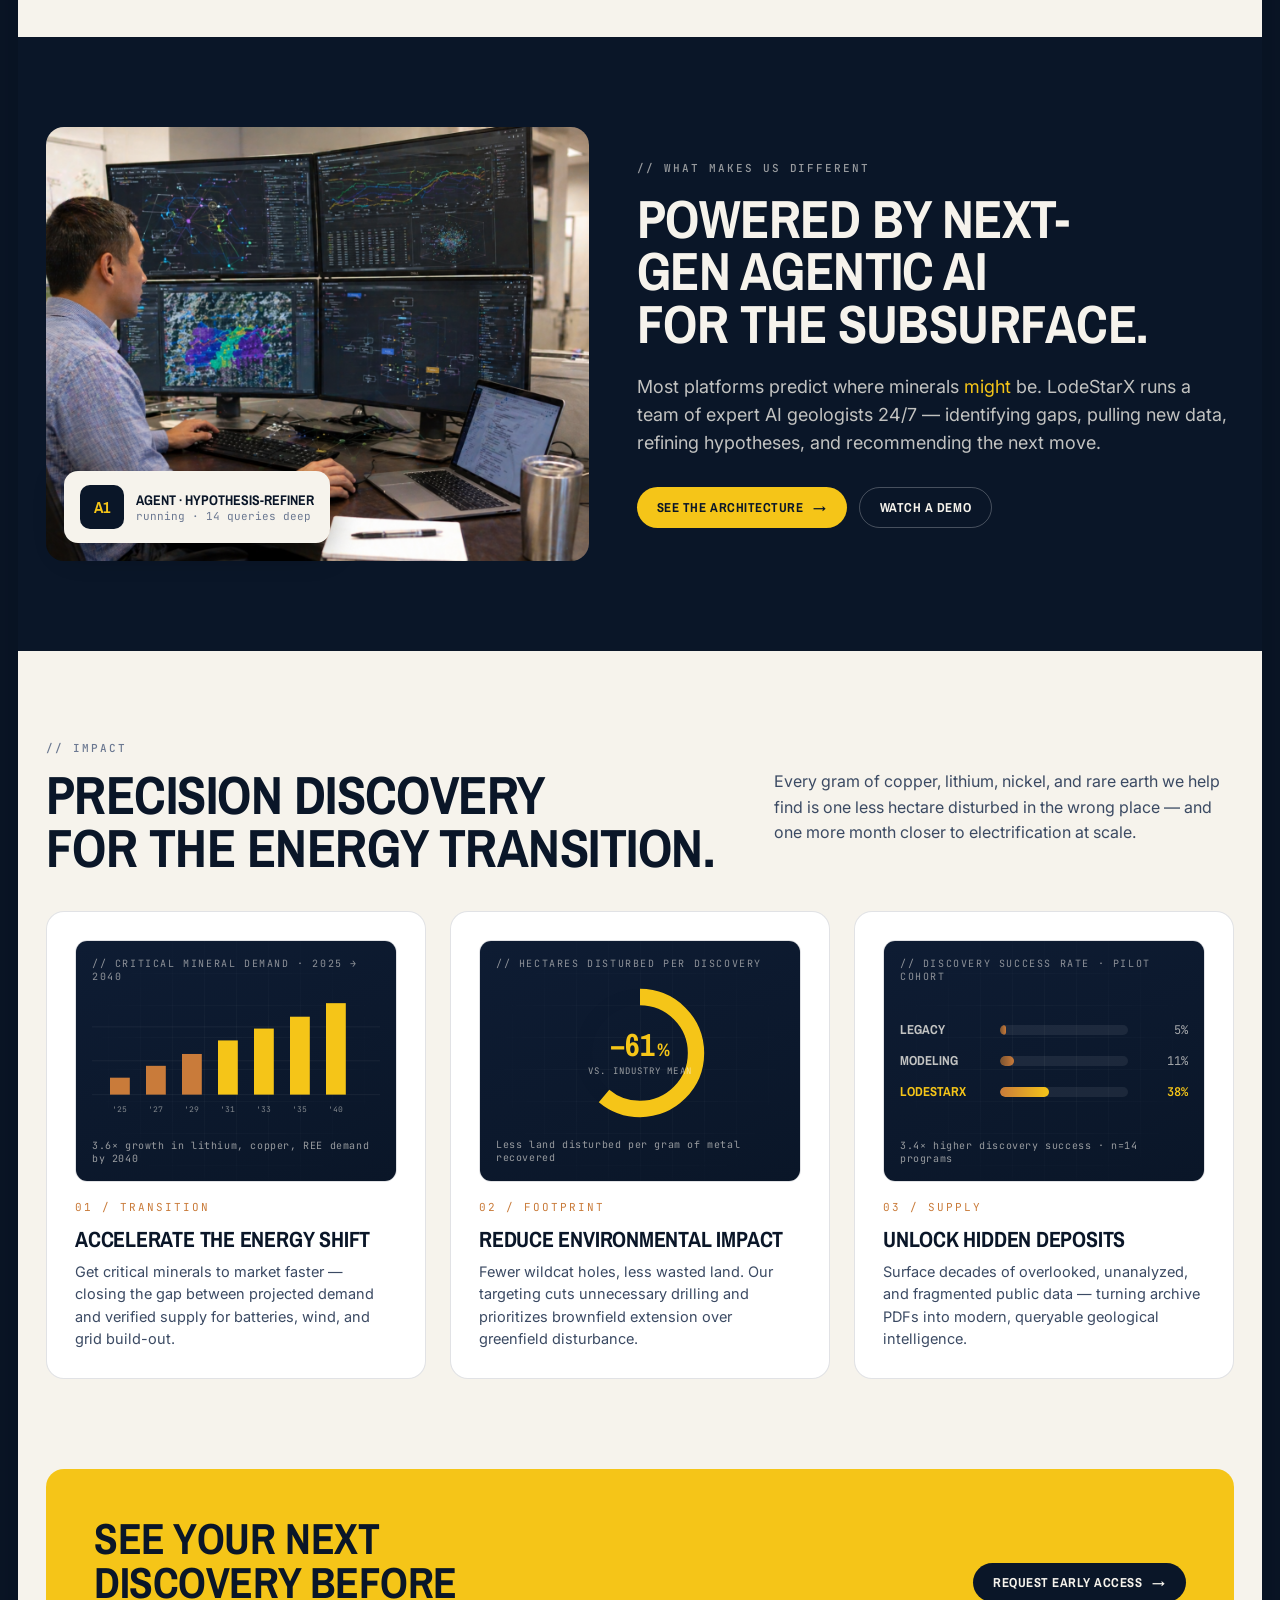
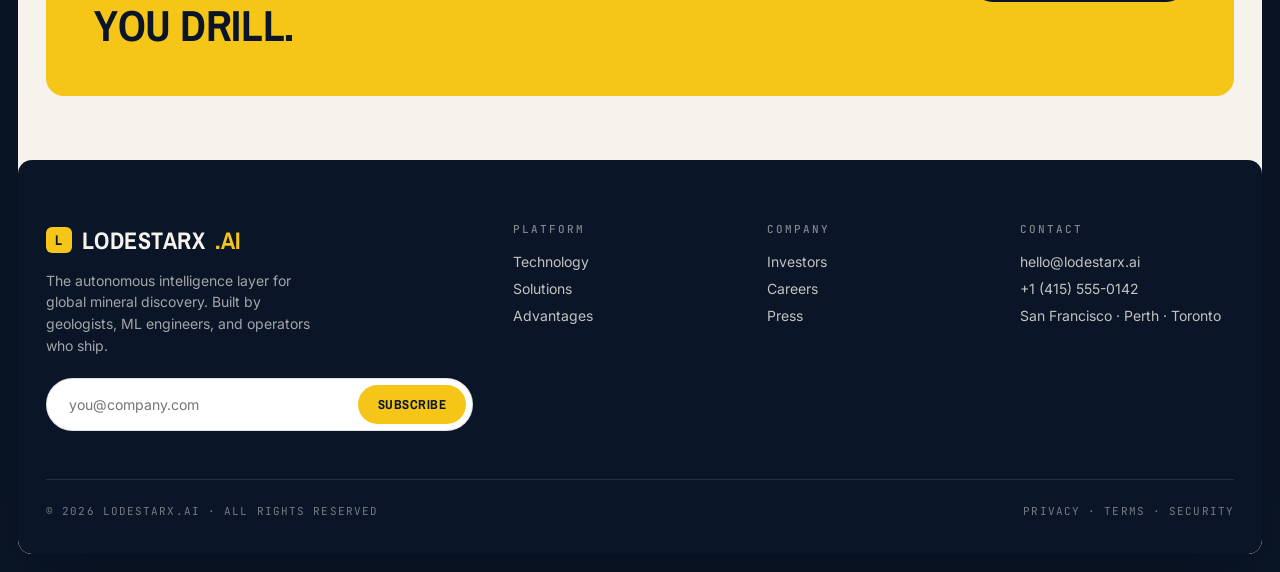
==== commit 867a37b0: "chore: add mobile responsiveness fixes" ====
--- a/index.html
+++ b/index.html
@@ -815,6 +815,28 @@
 }
 /* market bars handled inline via JS */
 
+/* ===== Mobile Optimizations ===== */
+@media(max-width:600px){
+  .shell{padding:0 16px}
+  .hero-inner{padding:40px 20px 50px}
+  .display{font-size:clamp(32px, 10vw, 44px)}
+  .display-md{font-size:clamp(28px, 8vw, 36px)}
+  .nav{flex-wrap:wrap;gap:16px;padding:16px}
+  .nav-links{width:100%;justify-content:center;flex-wrap:wrap;gap:8px}
+  .nav-links a{padding:6px 10px;font-size:12px}
+  .band{padding:48px 0}
+  .card{padding:20px}
+  .feature-card{padding:20px;min-height:300px;aspect-ratio:auto}
+  .signup{flex-direction:column;border-radius:18px;padding:12px}
+  .signup .btn{width:100%;justify-content:center}
+  .logo-bar{flex-direction:column;gap:16px}
+  .stats > div{padding:16px}
+  .stat-num{font-size:32px}
+  .arch-num{font-size:42px}
+  .db-head{flex-direction:column;align-items:flex-start;gap:12px}
+  .cta-strip{padding:24px}
+  .footer{padding:40px 20px 24px}
+}
 </style>
 </head>
 <body>
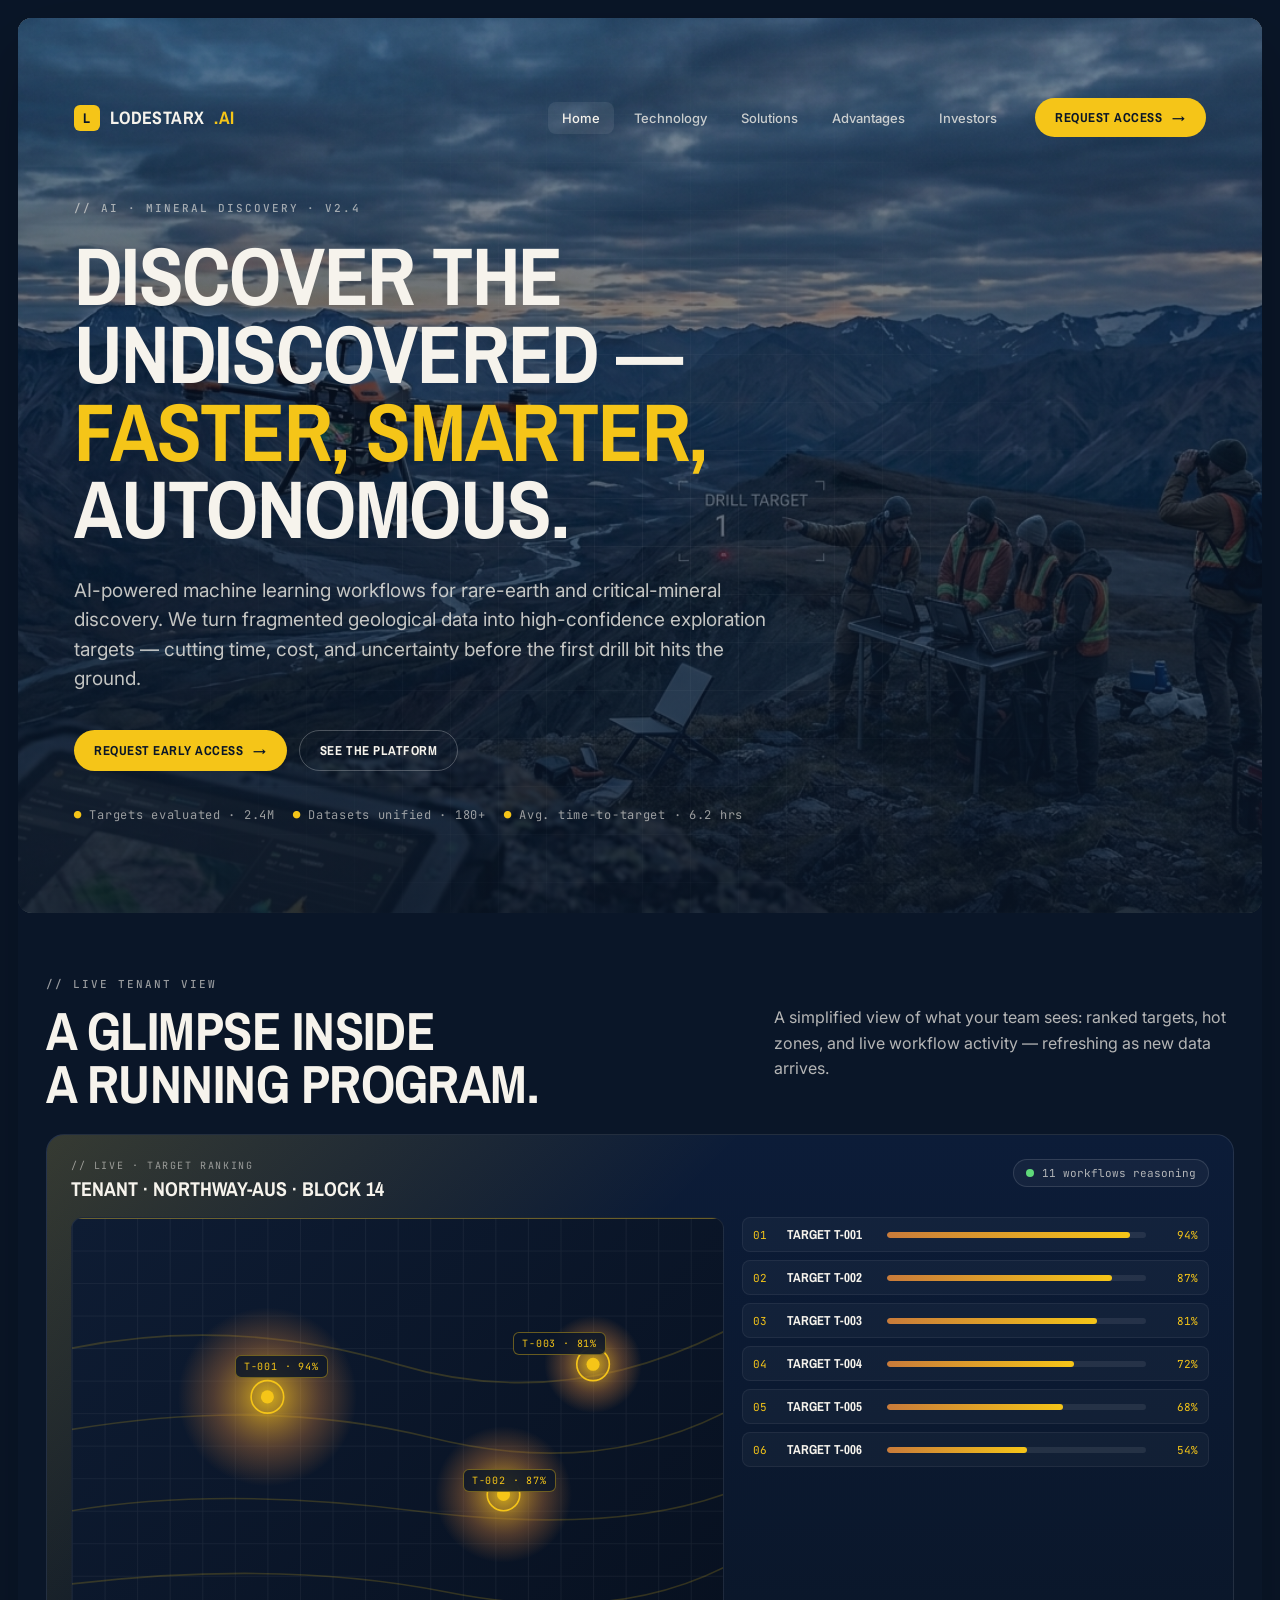
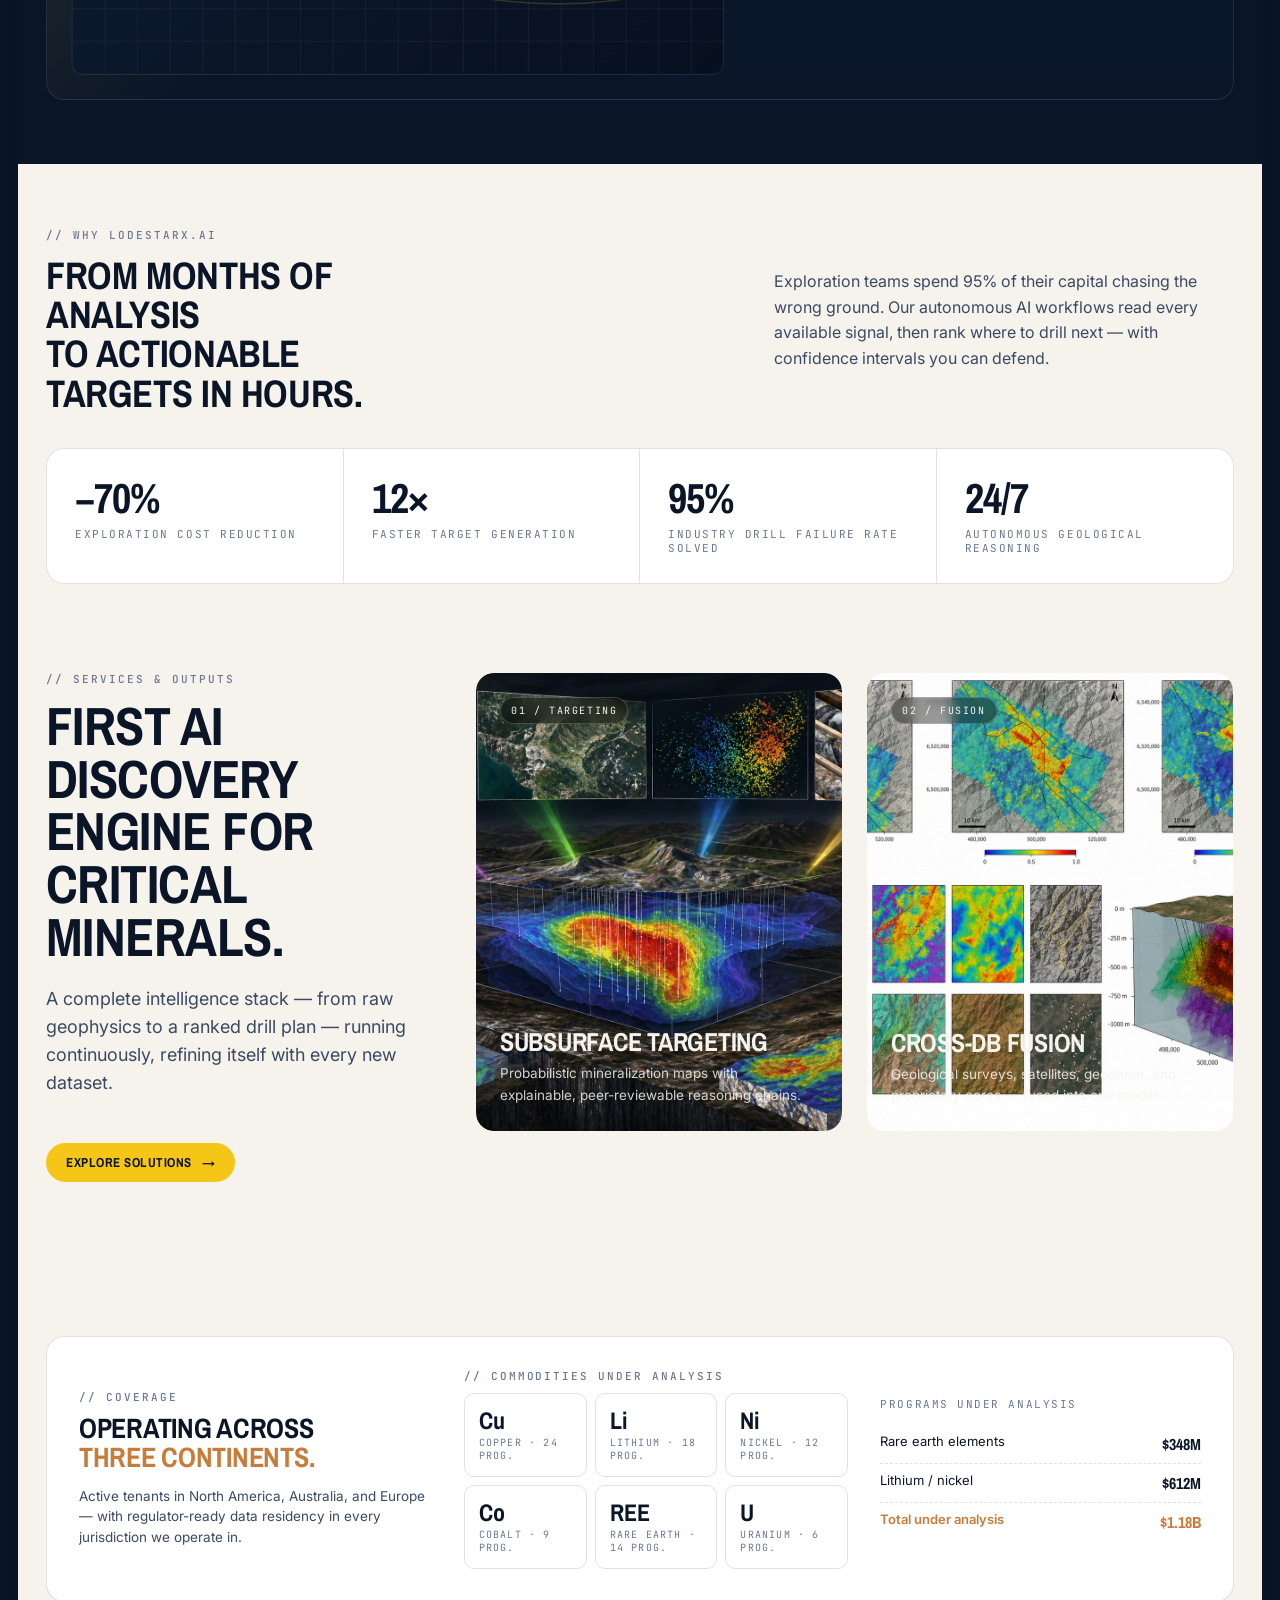
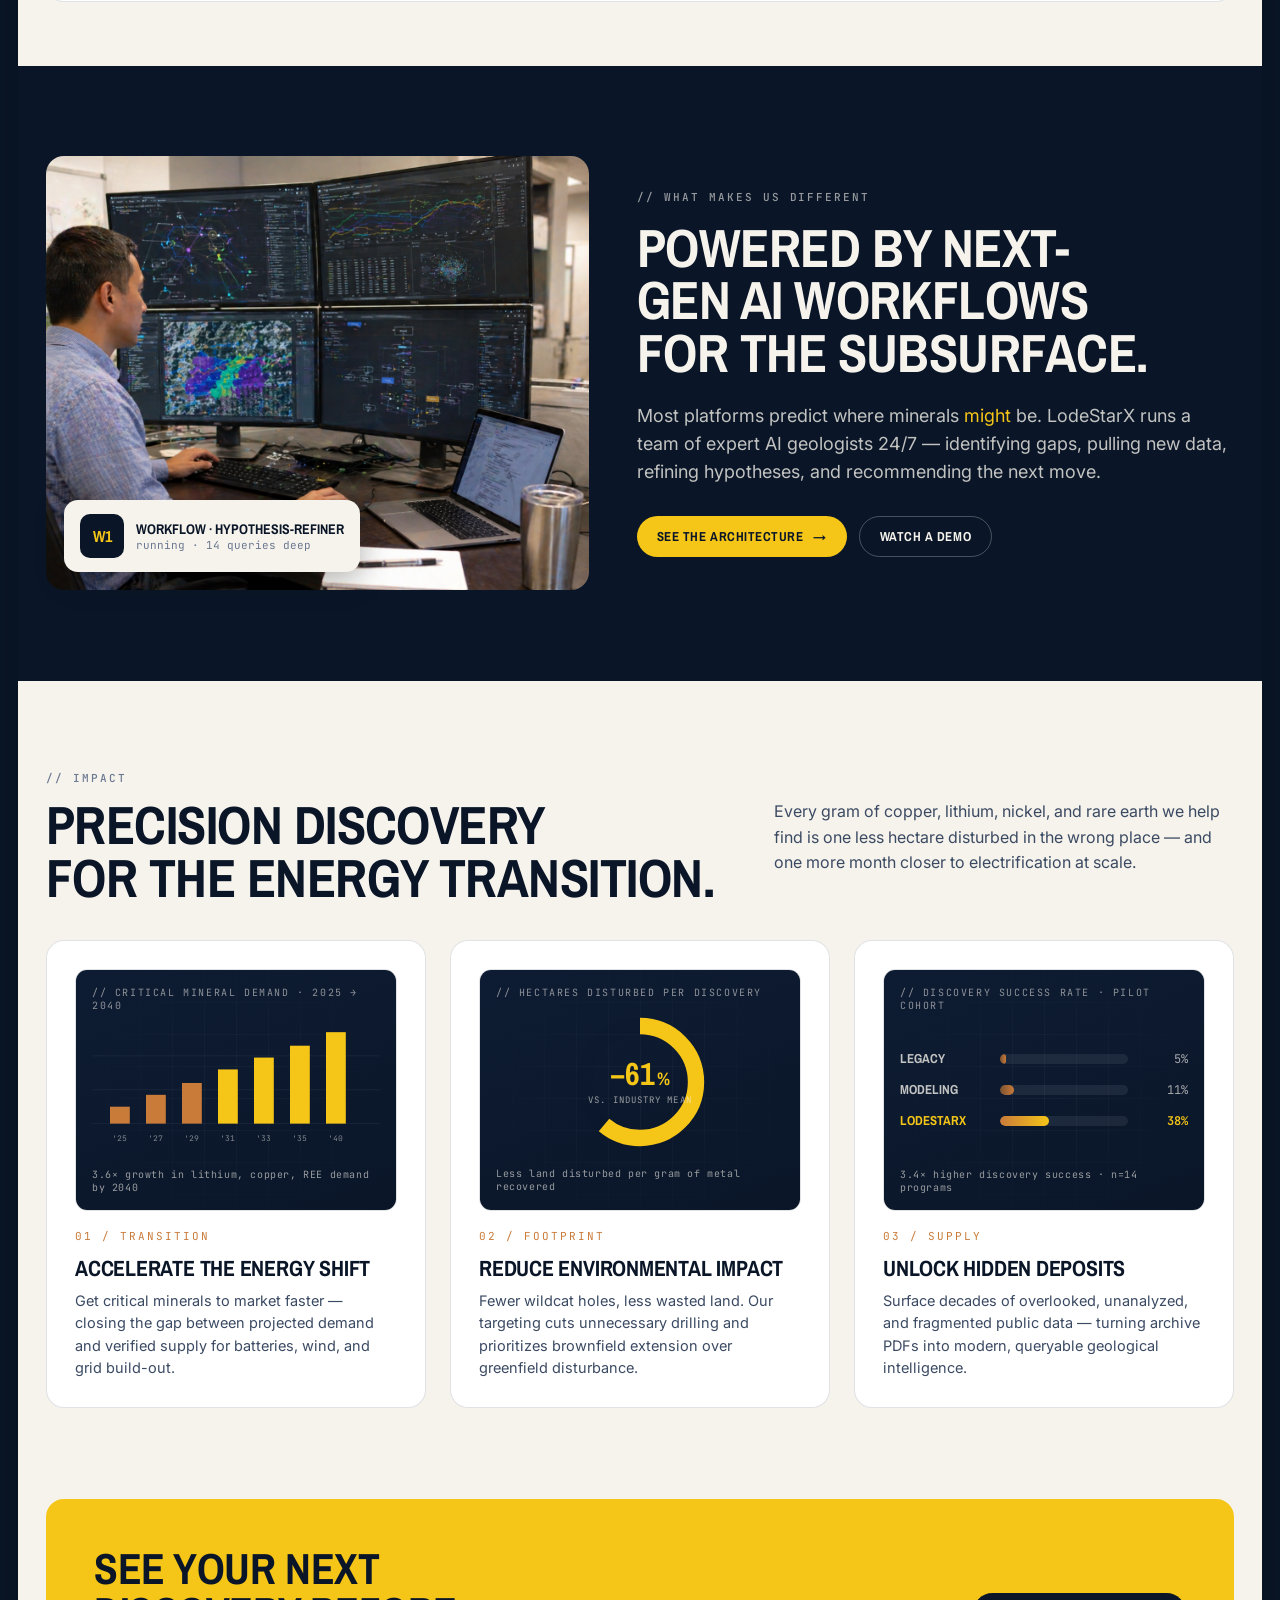
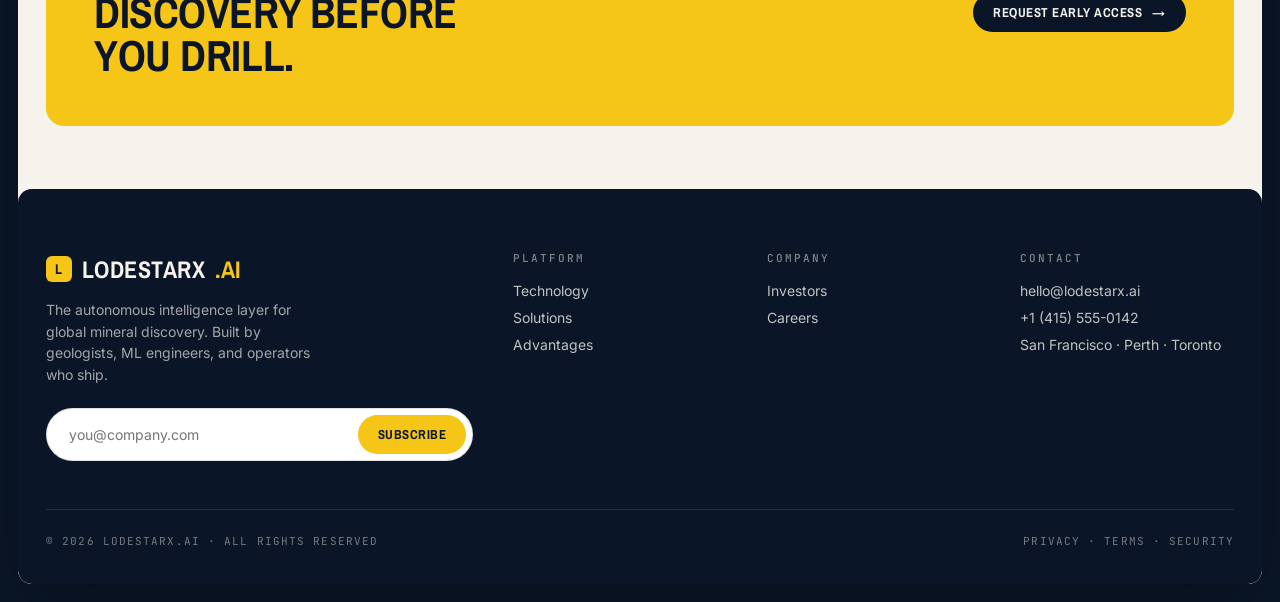
==== commit f75053f0: "Remove Press page and update footer links" ====
--- a/index.html
+++ b/index.html
@@ -862,7 +862,7 @@
     </nav>
 
     <div class="hero-content">
-      <div class="eyebrow eyebrow-dark" style="margin-bottom:22px">// Agentic AI · Mineral Discovery · v2.4</div>
+      <div class="eyebrow eyebrow-dark" style="margin-bottom:22px">// AI · Mineral Discovery · v2.4</div>
       <h1 class="display">
         Discover the<br/>
         Undiscovered —<br/>
@@ -870,7 +870,7 @@
         autonomous.
       </h1>
       <p class="lead lead-dark" style="margin-top:28px;font-size:19px;max-width:58ch">
-        AI-powered agentic workflows for rare-earth and critical-mineral discovery.
+        AI-powered machine learning workflows for rare-earth and critical-mineral discovery.
         We turn fragmented geological data into high-confidence exploration targets —
         cutting time, cost, and uncertainty before the first drill bit hits the ground.
       </p>
@@ -895,7 +895,7 @@
         <div class="eyebrow eyebrow-dark" style="margin-bottom:14px">// Live tenant view</div>
         <h2 class="display-md">A glimpse inside<br/>a running program.</h2>
       </div>
-      <p style="color:rgba(246,243,236,0.72);max-width:46ch">A simplified view of what your team sees: ranked targets, hot zones, and live agent activity — refreshing as new data arrives.</p>
+      <p style="color:rgba(246,243,236,0.72);max-width:46ch">A simplified view of what your team sees: ranked targets, hot zones, and live workflow activity — refreshing as new data arrives.</p>
     </div>
     <div class="dashboard" data-dash="targets"></div>
   </div>
@@ -909,7 +909,7 @@
         <div class="eyebrow" style="margin-bottom:14px">// Why LodeStarX.ai</div>
         <h2 class="h-section">From months of analysis<br/>to actionable targets in hours.</h2>
       </div>
-      <p>Exploration teams spend 95% of their capital chasing the wrong ground. Our autonomous agents read every available signal, then rank where to drill next — with confidence intervals you can defend.</p>
+      <p>Exploration teams spend 95% of their capital chasing the wrong ground. Our autonomous AI workflows read every available signal, then rank where to drill next — with confidence intervals you can defend.</p>
     </div>
 
     <div class="stats">
@@ -940,7 +940,7 @@
       <div style="display:flex;flex-direction:column;justify-content:space-between;padding-right:20px">
         <div>
           <div class="eyebrow" style="margin-bottom:14px">// Services & Outputs</div>
-          <h2 class="display-md">First Agentic<br/>Discovery Engine<br/>for Critical Minerals.</h2>
+          <h2 class="display-md">First AI Discovery<br/>Engine for<br/>Critical Minerals.</h2>
           <p class="lead" style="margin-top:22px">A complete intelligence stack — from raw geophysics to a ranked drill plan — running continuously, refining itself with every new dataset.</p>
         </div>
         <a class="btn btn-yellow btn-arrow" href="solutions.html" style="align-self:flex-start;margin-top:28px">Explore Solutions</a>
@@ -1040,18 +1040,18 @@
   <div class="shell">
     <div class="grid grid-2" style="grid-template-columns:1fr 1.1fr;align-items:center;gap:48px">
       <div style="position:relative">
-        <img src="IMG%20%C2%B7%20AGENTIC-WORKFLOW-GRAPH.png" alt="Agentic AI Workflow Graph" style="aspect-ratio:5/4;border-radius:var(--radius);width:100%;object-fit:cover;display:block" />
+        <img src="IMG%20%C2%B7%20AI-WORKFLOW-GRAPH.png" alt="AI Workflow Graph" style="aspect-ratio:5/4;border-radius:var(--radius);width:100%;object-fit:cover;display:block" />
         <div style="position:absolute;bottom:18px;left:18px;background:var(--paper);color:var(--ink);padding:14px 16px;border-radius:14px;display:flex;gap:12px;align-items:center;box-shadow:0 8px 30px rgba(0,0,0,0.3)">
-          <div style="width:44px;height:44px;background:var(--navy);border-radius:10px;display:grid;place-items:center;color:var(--yellow);font-family:'Archivo Narrow';font-weight:900">A1</div>
+          <div style="width:44px;height:44px;background:var(--navy);border-radius:10px;display:grid;place-items:center;color:var(--yellow);font-family:'Archivo Narrow';font-weight:900">W1</div>
           <div>
-            <div style="font-family:'Archivo Narrow';font-weight:800;font-size:14px;text-transform:uppercase">Agent · Hypothesis-Refiner</div>
+            <div style="font-family:'Archivo Narrow';font-weight:800;font-size:14px;text-transform:uppercase">Workflow · Hypothesis-Refiner</div>
             <div style="font-size:11px;color:var(--ink-3);font-family:'JetBrains Mono'">running · 14 queries deep</div>
           </div>
         </div>
       </div>
       <div>
         <div class="eyebrow eyebrow-dark" style="margin-bottom:18px">// What makes us different</div>
-        <h2 class="display-md">Powered by next-<br/>gen agentic AI<br/>for the subsurface.</h2>
+        <h2 class="display-md">Powered by next-<br/>gen AI workflows<br/>for the subsurface.</h2>
         <p class="lead lead-dark" style="margin-top:22px">
           Most platforms predict where minerals <em style="color:var(--yellow);font-style:normal">might</em> be.
           LodeStarX runs a team of expert AI geologists 24/7 — identifying gaps,
@@ -1135,7 +1135,6 @@
         <ul>
           <li><a href="investors.html">Investors</a></li>
           <li><a href="careers.html">Careers</a></li>
-          <li><a href="press.html">Press</a></li>
         </ul>
       </div>
       <div>
@@ -1221,7 +1220,7 @@
           <div class="db-eyebrow">// LIVE · TARGET RANKING</div>
           <div class="db-title">Tenant · Northway-Aus · Block 14</div>
         </div>
-        <div class="db-pulse"><span class="db-dot"></span> 11 agents reasoning</div>
+        <div class="db-pulse"><span class="db-dot"></span> 11 workflows reasoning</div>
       </div>
       <div class="db-grid">
         <div class="db-map">
@@ -1273,12 +1272,12 @@
     `;
   }
 
-  function buildAgentDashboard(host) {
+  function buildWorkflowDashboard(host) {
     host.innerHTML = `
       <div class="db-head">
         <div>
-          <div class="db-eyebrow">// AGENT FLEET · LIVE</div>
-          <div class="db-title">11 specialized agents · 14,210 decisions today</div>
+          <div class="db-eyebrow">// AI WORKFLOW FLEET · LIVE</div>
+          <div class="db-title">11 specialized workflows · 14,210 decisions today</div>
         </div>
         <div class="db-pulse"><span class="db-dot"></span> healthy</div>
       </div>
@@ -1361,7 +1360,7 @@
 
   function mountDashboards() {
     document.querySelectorAll('[data-dash="targets"]').forEach(buildTargetDashboard);
-    document.querySelectorAll('[data-dash="agents"]').forEach(buildAgentDashboard);
+    document.querySelectorAll('[data-dash="workflows"]').forEach(buildWorkflowDashboard);
     document.querySelectorAll('[data-dash="fusion"]').forEach(buildFusionDashboard);
   }
 
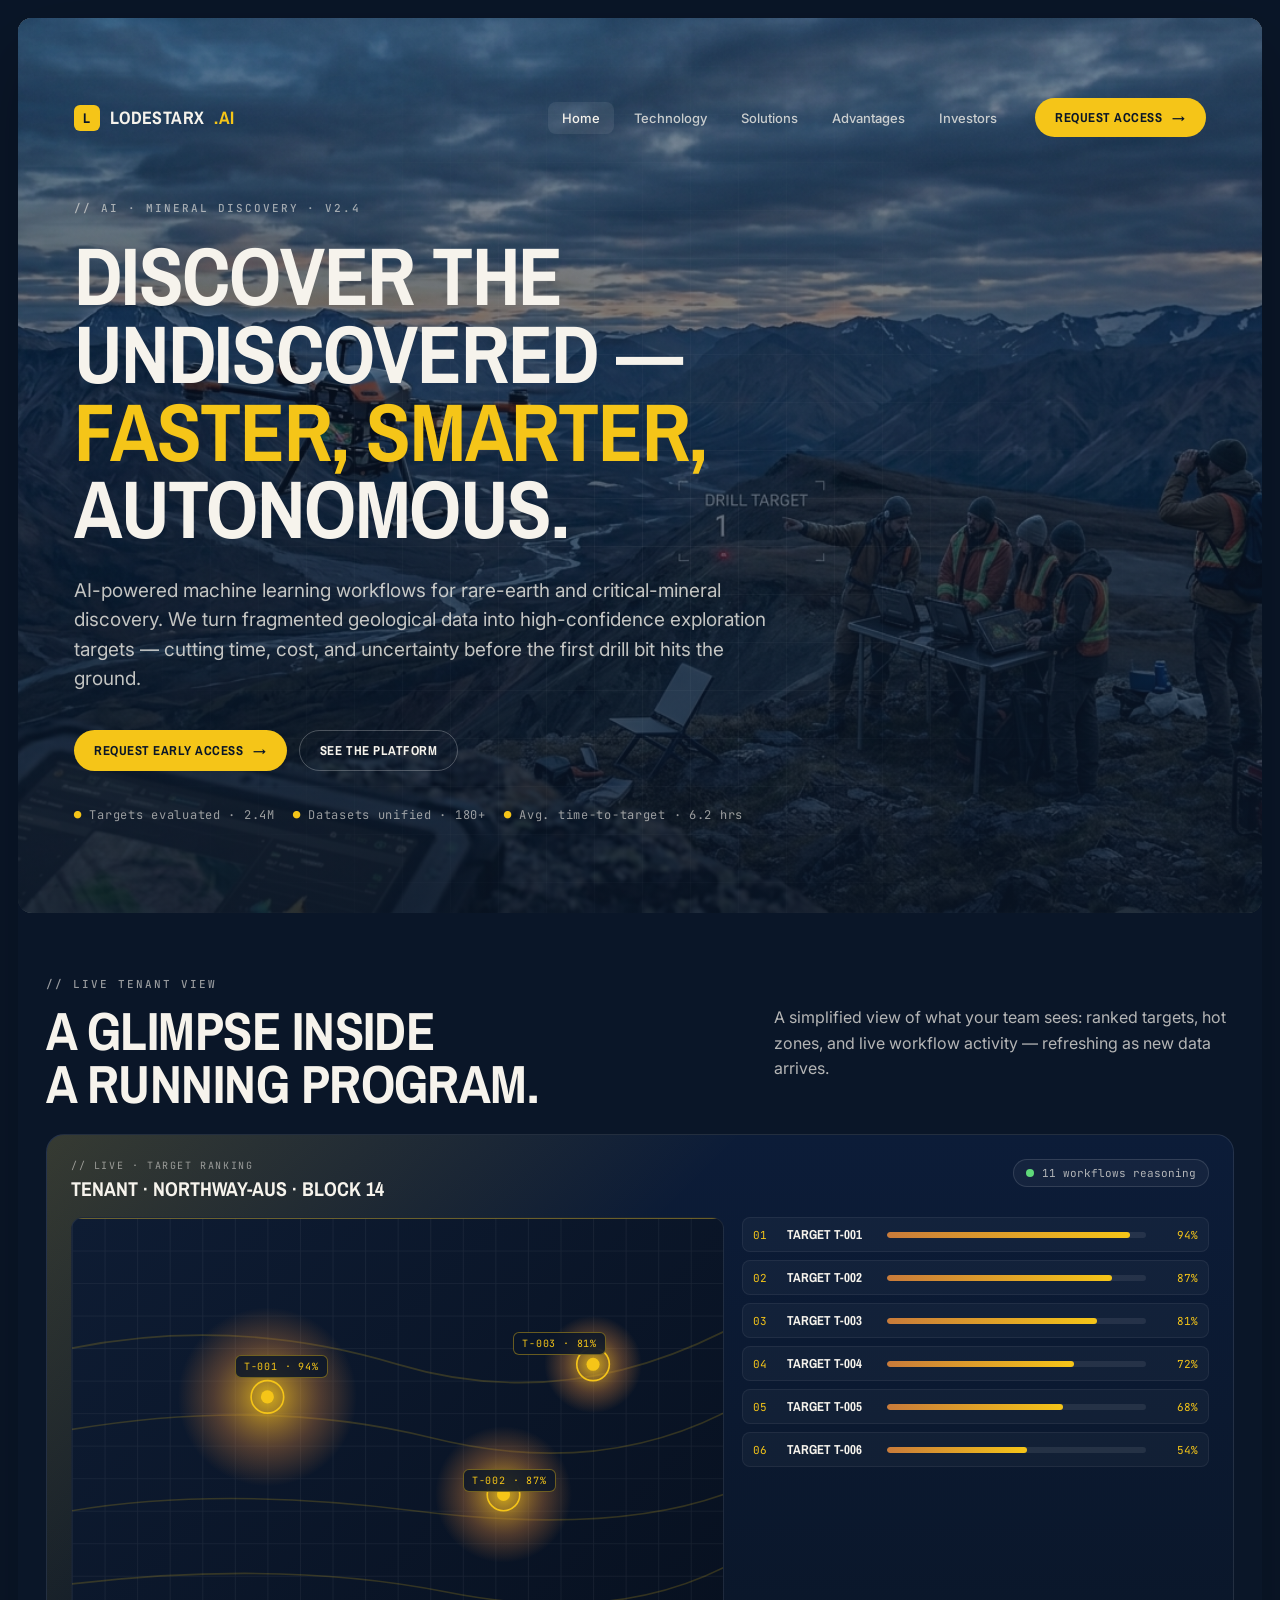
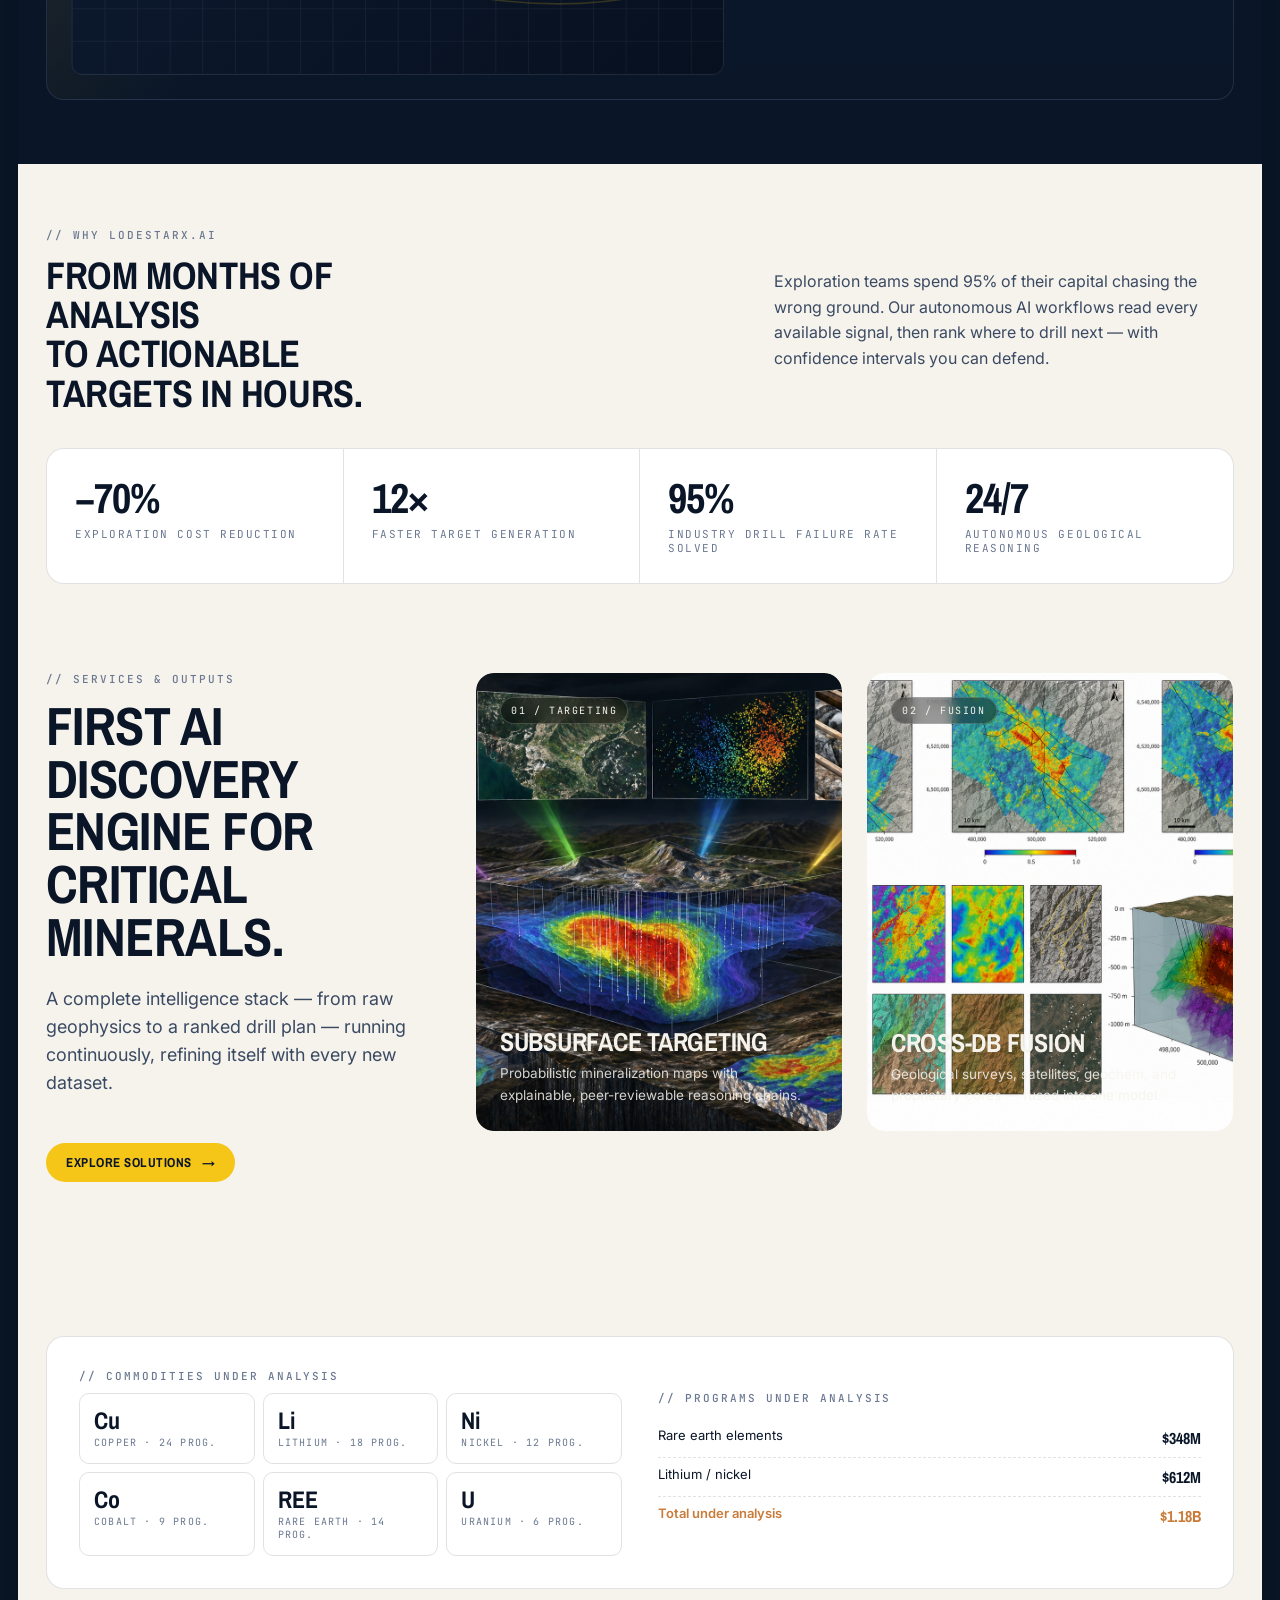
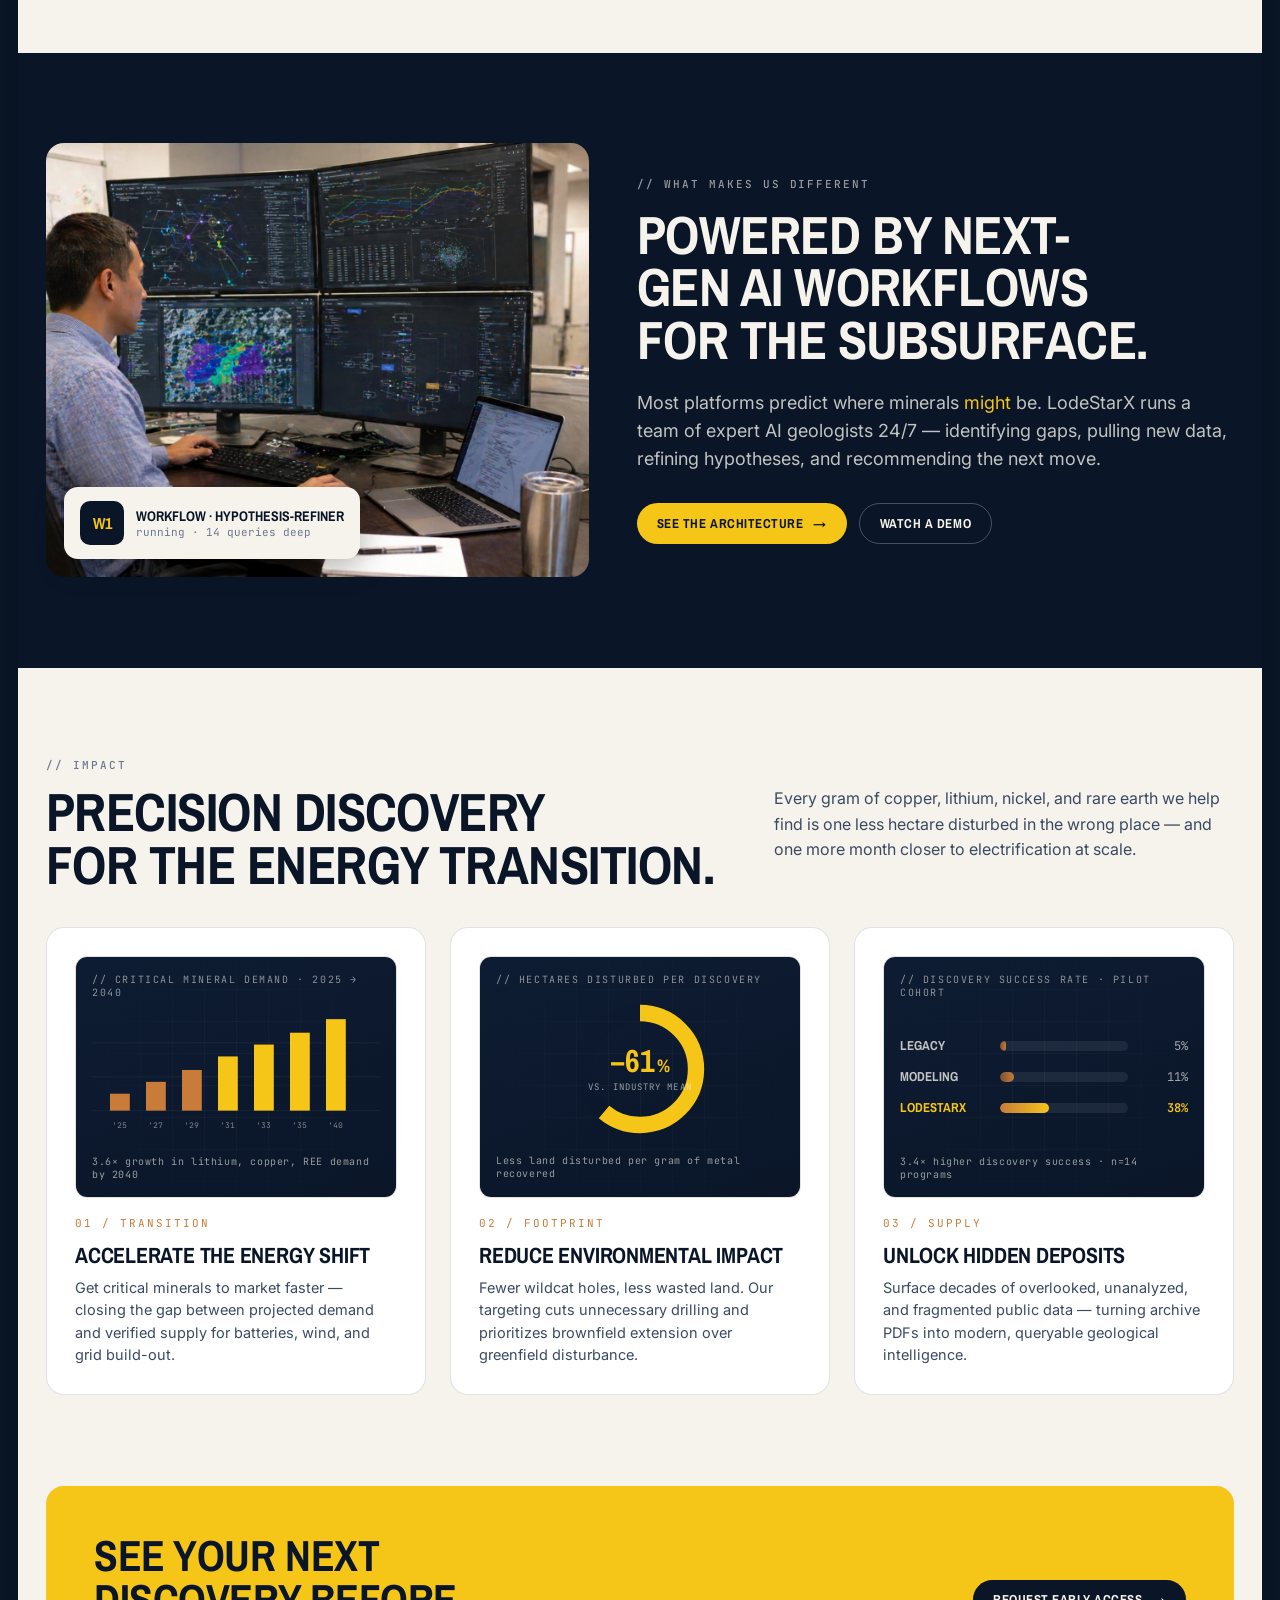
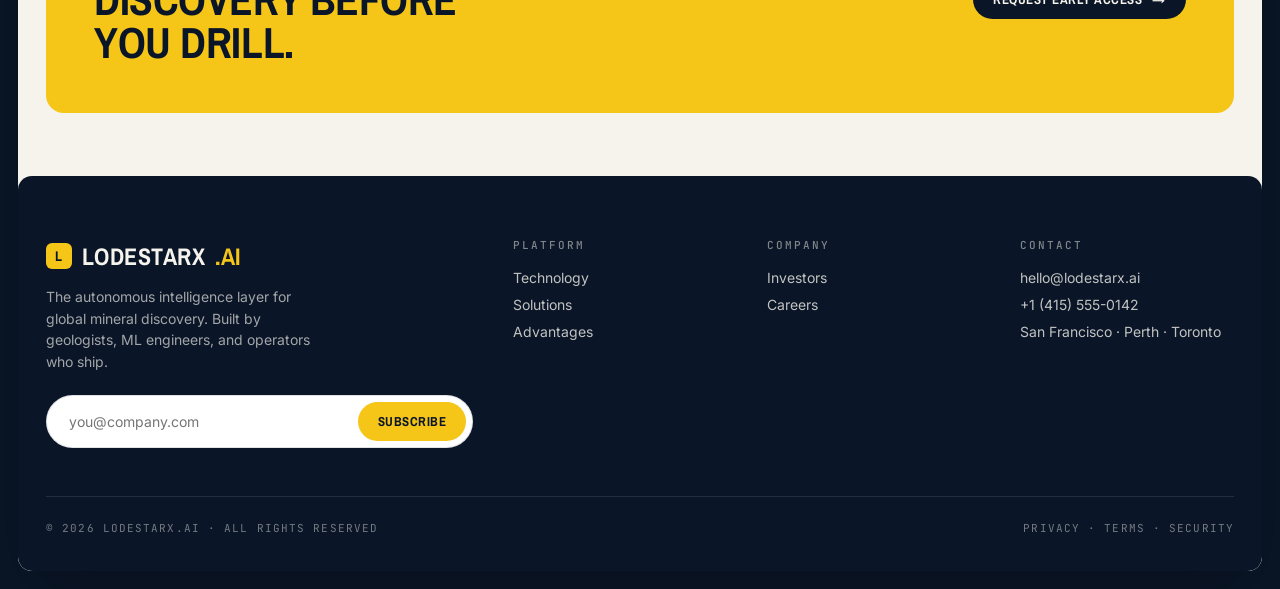
==== commit a4f8fb80: "Update site content: remove coverage strip text, update decisions metric, remove seed stat" ====
--- a/index.html
+++ b/index.html
@@ -971,21 +971,10 @@
   </div>
 </section>
 
-<!-- ========== COVERAGE / FOOTPRINT STRIP ========== -->
+<!-- ========== COMMODITIES & PROGRAMS STRIP ========== -->
 <section class="band band-light band-tight">
   <div class="shell">
-    <div style="background:white;border:1px solid var(--line-dark);border-radius:var(--radius);padding:32px;display:grid;grid-template-columns:1.1fr 1.2fr 1fr;gap:32px;align-items:center">
-      <div>
-        <div class="eyebrow" style="margin-bottom:10px">// Coverage</div>
-        <h3 style="font-family:'Archivo Narrow';font-weight:800;font-size:28px;text-transform:uppercase;line-height:1.02;margin:0">
-          Operating across<br/><span style="color:var(--copper)">three continents.</span>
-        </h3>
-        <p style="font-size:13.5px;color:var(--ink-2);margin:14px 0 0;line-height:1.55">
-          Active tenants in North America, Australia, and Europe — with regulator-ready
-          data residency in every jurisdiction we operate in.
-        </p>
-      </div>
-
+    <div class="grid grid-2" style="background:white;border:1px solid var(--line-dark);border-radius:var(--radius);padding:32px;align-items:center;gap:36px">
       <div>
         <div class="eyebrow" style="margin-bottom:10px">// Commodities under analysis</div>
         <div style="display:grid;grid-template-columns:repeat(3,1fr);gap:8px">
@@ -1017,7 +1006,7 @@
       </div>
 
       <div>
-        <div style="font-family:'JetBrains Mono';font-size:11px;letter-spacing:0.14em;text-transform:uppercase;color:var(--ink-3);margin-bottom:14px">Programs under analysis</div>
+        <div class="eyebrow" style="margin-bottom:14px">// Programs under analysis</div>
         <div style="display:flex;justify-content:space-between;padding:8px 0;border-bottom:1px dashed var(--line-dark)">
           <span style="font-size:13px">Rare earth elements</span>
           <strong style="font-family:'Archivo Narrow';font-weight:800">$348M</strong>
